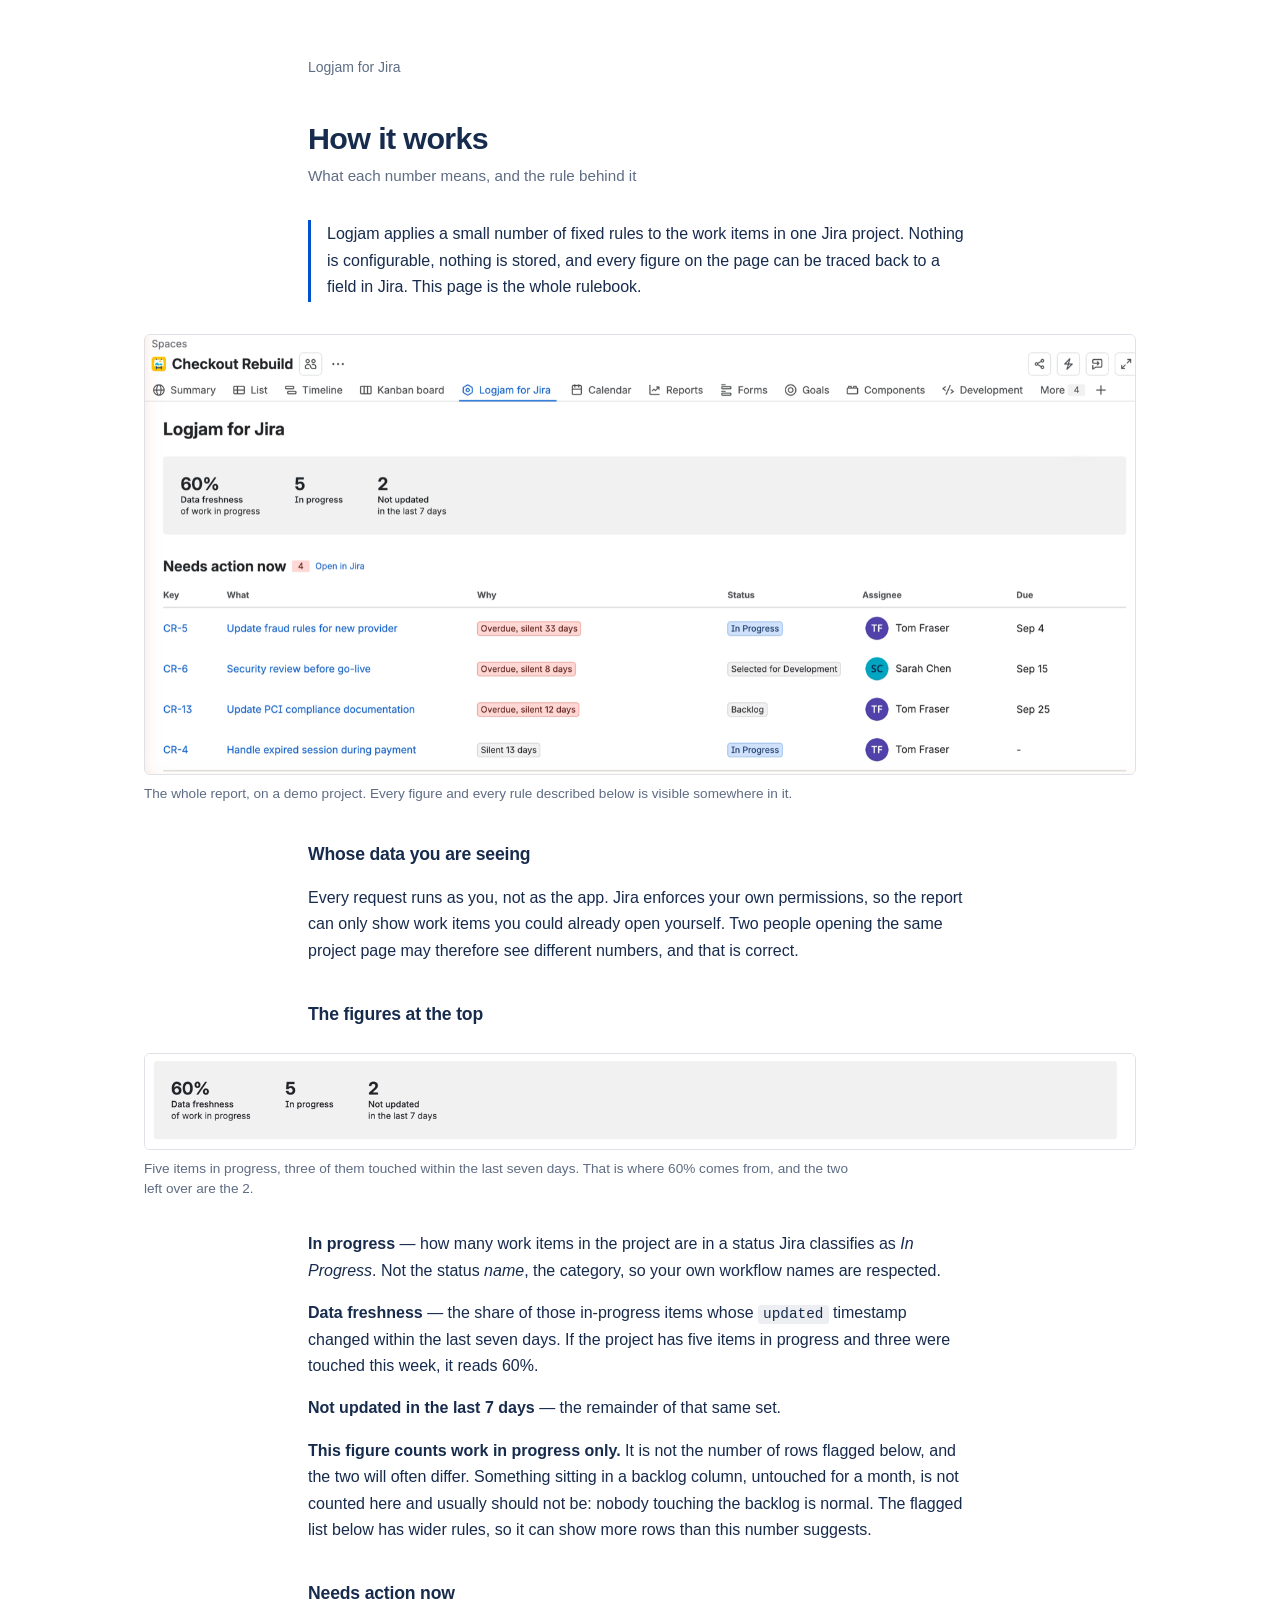
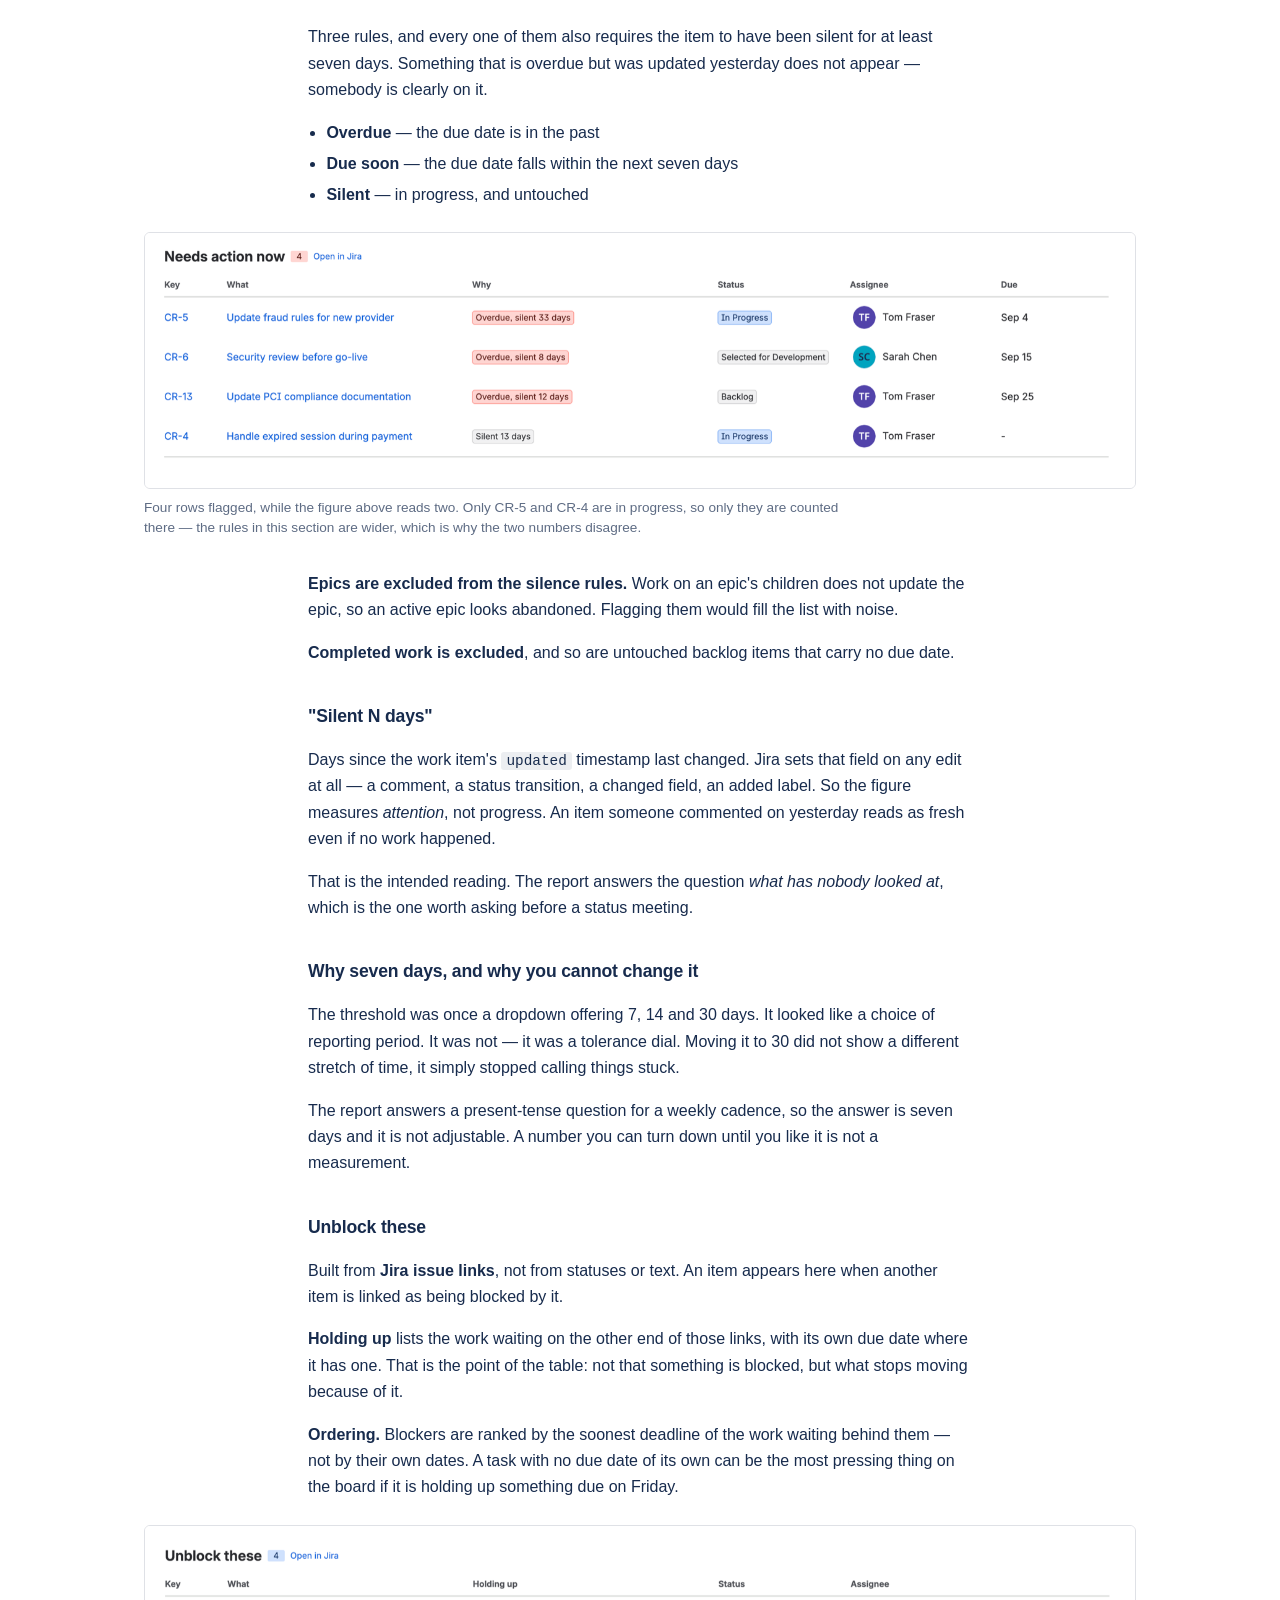
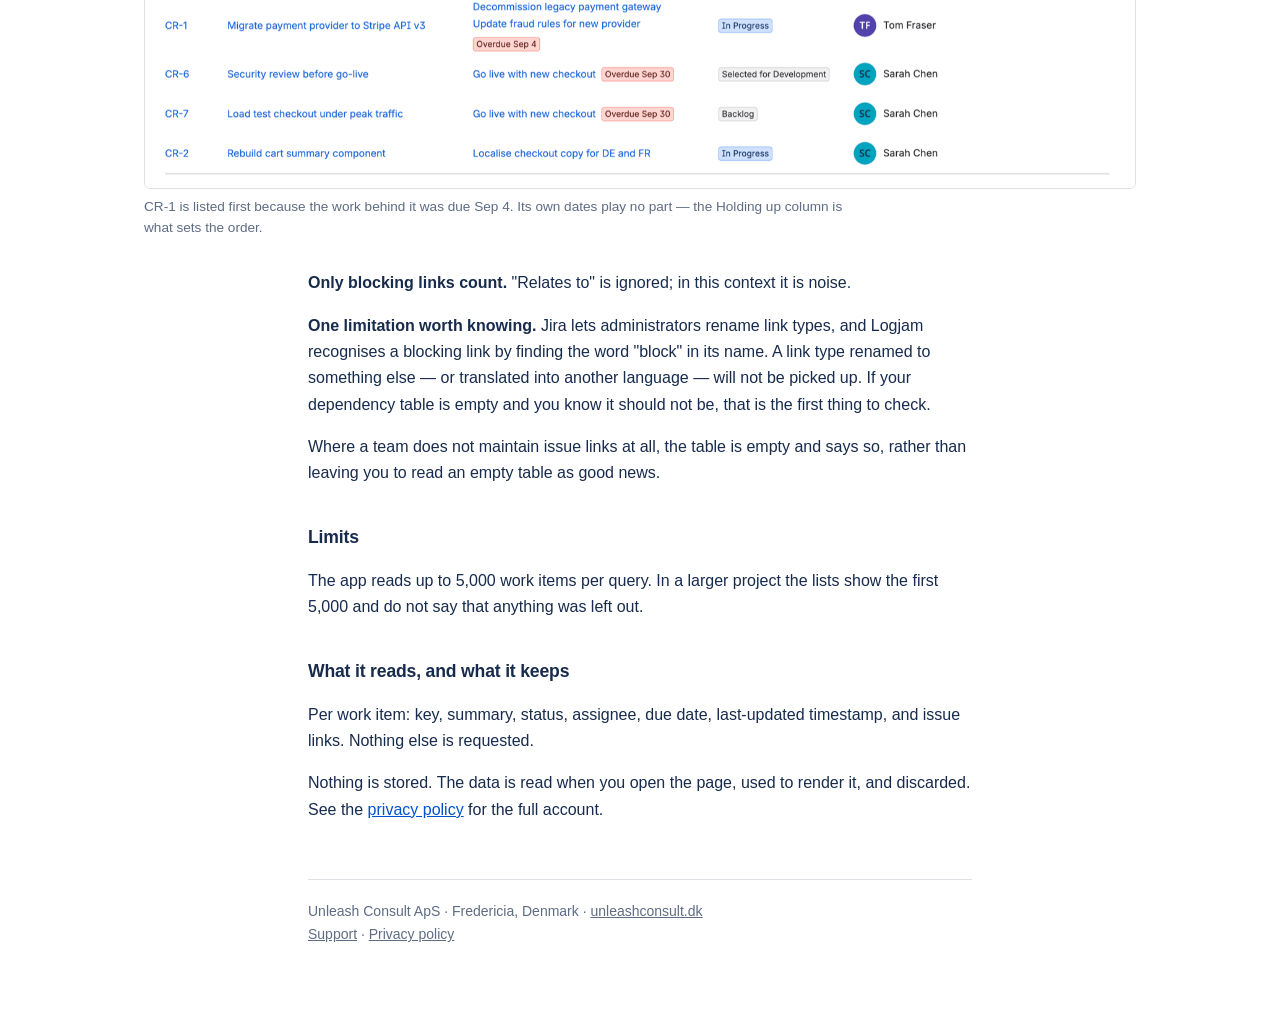
==== how-it-works/index.html @ 5675d8b7 "Say what actually happens past 5,000 work items The pages said the app tells the reader when an answ" ====
<!doctype html>
<html lang="en">
<head>
<meta charset="utf-8">
<meta name="viewport" content="width=device-width, initial-scale=1">
<title>How it works — Logjam for Jira</title>
<link rel="stylesheet" href="../style.css">
</head>
<body>
<div class="wrap">
<nav class="top"><a href="../">Logjam for Jira</a></nav>

<h1>How it works</h1>
<p class="lede">What each number means, and the rule behind it</p>

<p class="summary">Logjam applies a small number of fixed rules to the work items in one Jira project. Nothing is configurable, nothing is stored, and every figure on the page can be traced back to a field in Jira. This page is the whole rulebook.</p>

<figure class="wide">
<a href="../img/report.png"><img src="../img/report.png" alt="The Logjam report on a Jira project page: a row of figures above a table headed Needs action now." loading="lazy"></a>
<figcaption>The whole report, on a demo project. Every figure and every rule described below is visible somewhere in it.</figcaption>
</figure>

<h2>Whose data you are seeing</h2>
<p>Every request runs as you, not as the app. Jira enforces your own permissions, so the report can only show work items you could already open yourself. Two people opening the same project page may therefore see different numbers, and that is correct.</p>

<h2>The figures at the top</h2>

<figure class="wide">
<a href="../img/figures.png"><img src="../img/figures.png" alt="The header band reading 60% data freshness, 5 in progress, 2 not updated in the last 7 days." loading="lazy"></a>
<figcaption>Five items in progress, three of them touched within the last seven days. That is where 60% comes from, and the two left over are the 2.</figcaption>
</figure>

<p><strong>In progress</strong> — how many work items in the project are in a status Jira classifies as <em>In Progress</em>. Not the status <em>name</em>, the category, so your own workflow names are respected.</p>

<p><strong>Data freshness</strong> — the share of those in-progress items whose <code>updated</code> timestamp changed within the last seven days. If the project has five items in progress and three were touched this week, it reads 60%.</p>

<p><strong>Not updated in the last 7 days</strong> — the remainder of that same set.</p>

<p><strong>This figure counts work in progress only.</strong> It is not the number of rows flagged below, and the two will often differ. Something sitting in a backlog column, untouched for a month, is not counted here and usually should not be: nobody touching the backlog is normal. The flagged list below has wider rules, so it can show more rows than this number suggests.</p>

<h2>Needs action now</h2>

<p>Three rules, and every one of them also requires the item to have been silent for at least seven days. Something that is overdue but was updated yesterday does not appear — somebody is clearly on it.</p>

<ul>
<li><strong>Overdue</strong> — the due date is in the past</li>
<li><strong>Due soon</strong> — the due date falls within the next seven days</li>
<li><strong>Silent</strong> — in progress, and untouched</li>
</ul>

<figure class="wide">
<a href="../img/needs-action.png"><img src="../img/needs-action.png" alt="The Needs action now table with four rows, each showing a reason such as Overdue, silent 33 days." loading="lazy"></a>
<figcaption>Four rows flagged, while the figure above reads two. Only CR-5 and CR-4 are in progress, so only they are counted there — the rules in this section are wider, which is why the two numbers disagree.</figcaption>
</figure>

<p><strong>Epics are excluded from the silence rules.</strong> Work on an epic's children does not update the epic, so an active epic looks abandoned. Flagging them would fill the list with noise.</p>

<p><strong>Completed work is excluded</strong>, and so are untouched backlog items that carry no due date.</p>

<h2>"Silent N days"</h2>

<p>Days since the work item's <code>updated</code> timestamp last changed. Jira sets that field on any edit at all — a comment, a status transition, a changed field, an added label. So the figure measures <em>attention</em>, not progress. An item someone commented on yesterday reads as fresh even if no work happened.</p>

<p>That is the intended reading. The report answers the question <em>what has nobody looked at</em>, which is the one worth asking before a status meeting.</p>

<h2>Why seven days, and why you cannot change it</h2>

<p>The threshold was once a dropdown offering 7, 14 and 30 days. It looked like a choice of reporting period. It was not — it was a tolerance dial. Moving it to 30 did not show a different stretch of time, it simply stopped calling things stuck.</p>

<p>The report answers a present-tense question for a weekly cadence, so the answer is seven days and it is not adjustable. A number you can turn down until you like it is not a measurement.</p>

<h2>Unblock these</h2>

<p>Built from <strong>Jira issue links</strong>, not from statuses or text. An item appears here when another item is linked as being blocked by it.</p>

<p><strong>Holding up</strong> lists the work waiting on the other end of those links, with its own due date where it has one. That is the point of the table: not that something is blocked, but what stops moving because of it.</p>

<p><strong>Ordering.</strong> Blockers are ranked by the soonest deadline of the work waiting behind them — not by their own dates. A task with no due date of its own can be the most pressing thing on the board if it is holding up something due on Friday.</p>

<figure class="wide">
<a href="../img/unblock.png"><img src="../img/unblock.png" alt="The Unblock these table: four blockers, each with the work it is holding up and that work’s due date." loading="lazy"></a>
<figcaption>CR-1 is listed first because the work behind it was due Sep 4. Its own dates play no part — the Holding up column is what sets the order.</figcaption>
</figure>

<p><strong>Only blocking links count.</strong> "Relates to" is ignored; in this context it is noise.</p>

<p><strong>One limitation worth knowing.</strong> Jira lets administrators rename link types, and Logjam recognises a blocking link by finding the word "block" in its name. A link type renamed to something else — or translated into another language — will not be picked up. If your dependency table is empty and you know it should not be, that is the first thing to check.</p>

<p>Where a team does not maintain issue links at all, the table is empty and says so, rather than leaving you to read an empty table as good news.</p>

<h2>Limits</h2>

<p>The app reads up to 5,000 work items per query. In a larger project the lists show the first 5,000 and do not say that anything was left out.</p>

<h2>What it reads, and what it keeps</h2>

<p>Per work item: key, summary, status, assignee, due date, last-updated timestamp, and issue links. Nothing else is requested.</p>

<p>Nothing is stored. The data is read when you open the page, used to render it, and discarded. See the <a href="../privacy/">privacy policy</a> for the full account.</p>

<footer>
Unleash Consult ApS · Fredericia, Denmark · <a href="https://unleashconsult.dk">unleashconsult.dk</a><br>
<a href="../support/">Support</a> · <a href="../privacy/">Privacy policy</a>
</footer>
</div>
</body>
</html>
---- style.css ----
:root {
  --ink: #172b4d;
  --muted: #5e6c84;
  --rule: #dfe1e6;
  --bg: #ffffff;
  --accent: #0052cc;
}
@media (prefers-color-scheme: dark) {
  :root { --ink:#e6edf7; --muted:#9fb0c9; --rule:#2c3b52; --bg:#0f1621; --accent:#79a9ff; }
}
* { box-sizing: border-box; }
body {
  margin: 0;
  background: var(--bg);
  color: var(--ink);
  font: 16px/1.65 -apple-system, BlinkMacSystemFont, "Segoe UI", Roboto, Helvetica, Arial, sans-serif;
  -webkit-font-smoothing: antialiased;
}
.wrap { max-width: 44rem; margin: 0 auto; padding: 3.5rem 1.25rem 4rem; }
a { color: var(--accent); }
h1 { font-size: 1.9rem; line-height: 1.25; margin: 0 0 .35rem; letter-spacing: -.02em; }
h2 { font-size: 1.1rem; margin: 2.25rem 0 .5rem; letter-spacing: -.01em; }
.lede { color: var(--muted); margin: 0 0 2rem; font-size: .95rem; }
.summary { border-left: 3px solid var(--accent); padding: .1rem 0 .1rem 1rem; margin: 0 0 2rem; }
ul { padding-left: 1.15rem; }
li { margin: .3rem 0; }
code { font: .9em ui-monospace, SFMono-Regular, Menlo, monospace; background: color-mix(in srgb, var(--ink) 8%, transparent); padding: .1em .35em; border-radius: 3px; }
footer { border-top: 1px solid var(--rule); margin-top: 3.5rem; padding-top: 1.25rem; color: var(--muted); font-size: .875rem; }
footer a { color: var(--muted); }
nav.top { font-size: .875rem; margin-bottom: 2.5rem; }
nav.top a { color: var(--muted); text-decoration: none; }
nav.top a:hover { text-decoration: underline; }
figure { margin: 1.5rem 0 2rem; }
figure.wide { width: min(62rem, calc(100vw - 2.5rem)); margin-left: 50%; transform: translateX(-50%); }
figure img { display: block; width: 100%; height: auto; border: 1px solid var(--rule); border-radius: 6px; background: #fff; }
figcaption { color: var(--muted); font-size: .85rem; line-height: 1.5; margin-top: .55rem; max-width: 44rem; }
@media (max-width: 40rem) { figcaption { padding: 0 .15rem; } }
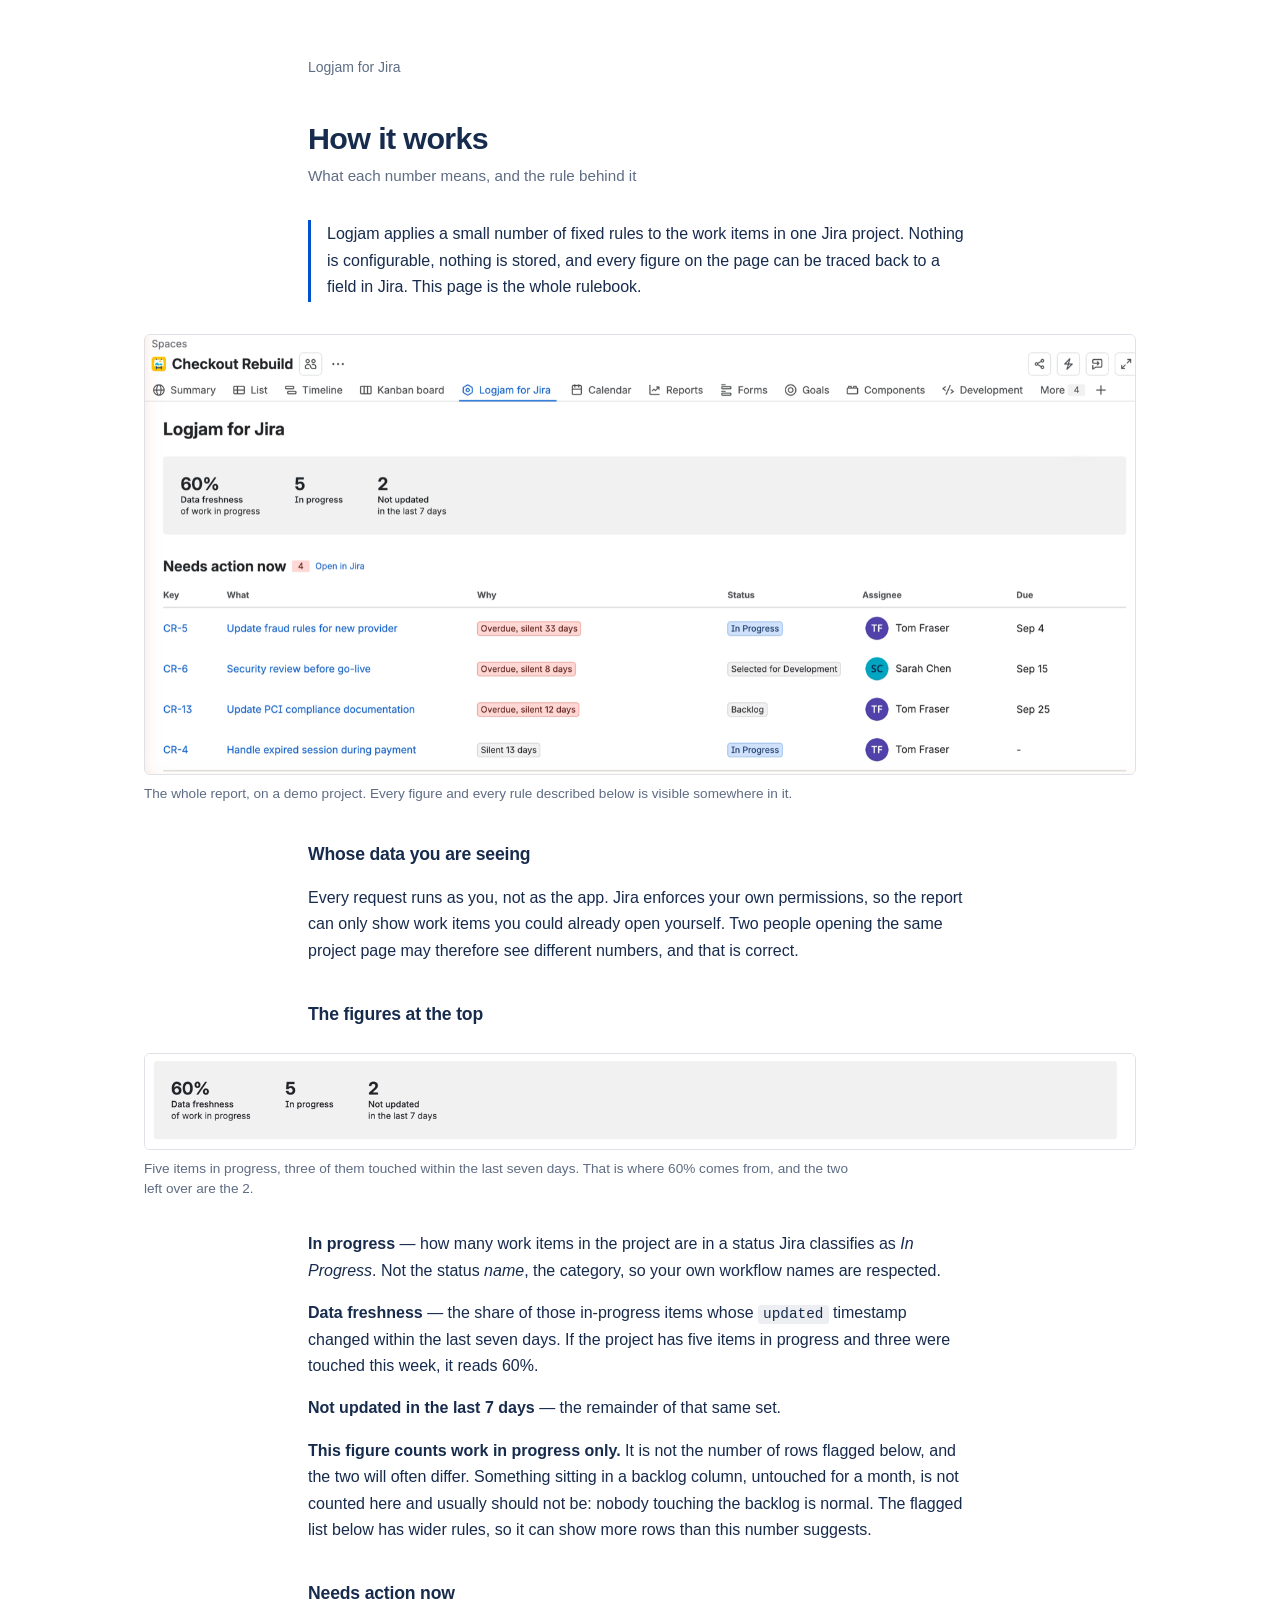
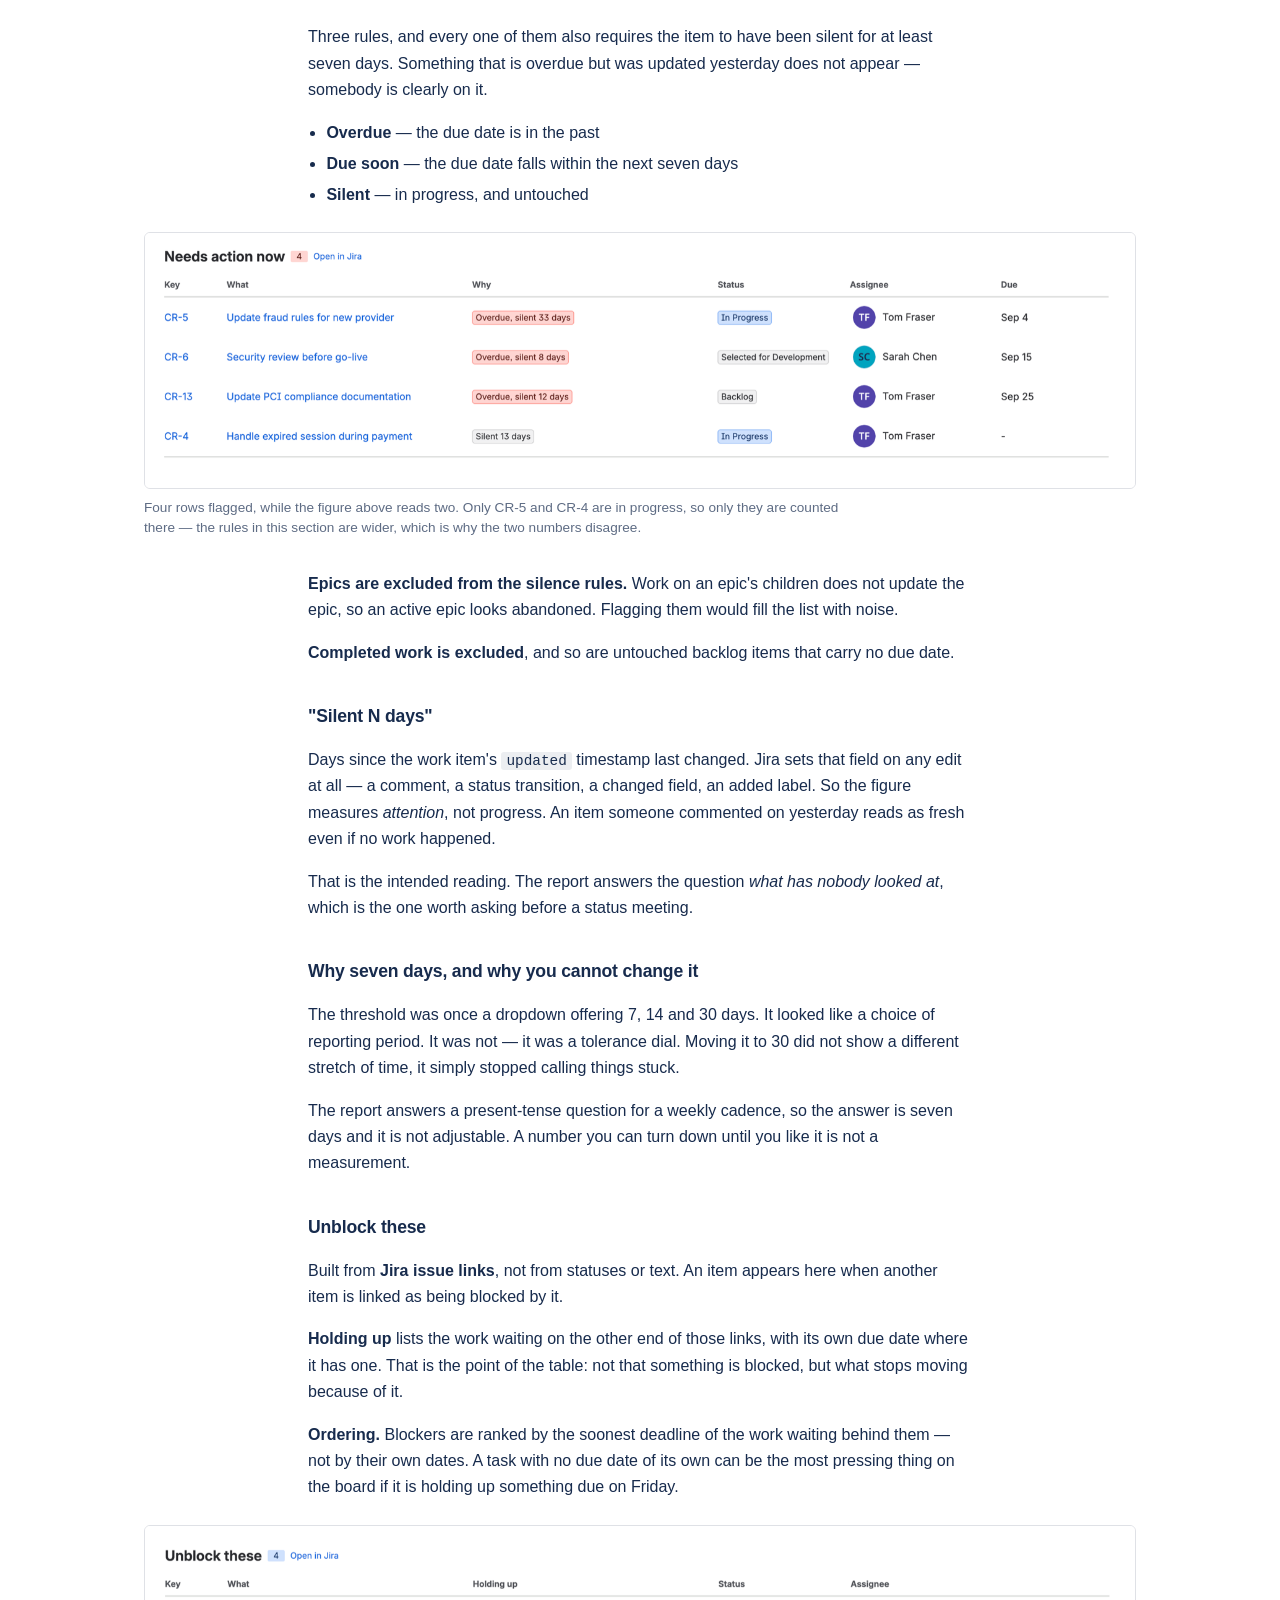
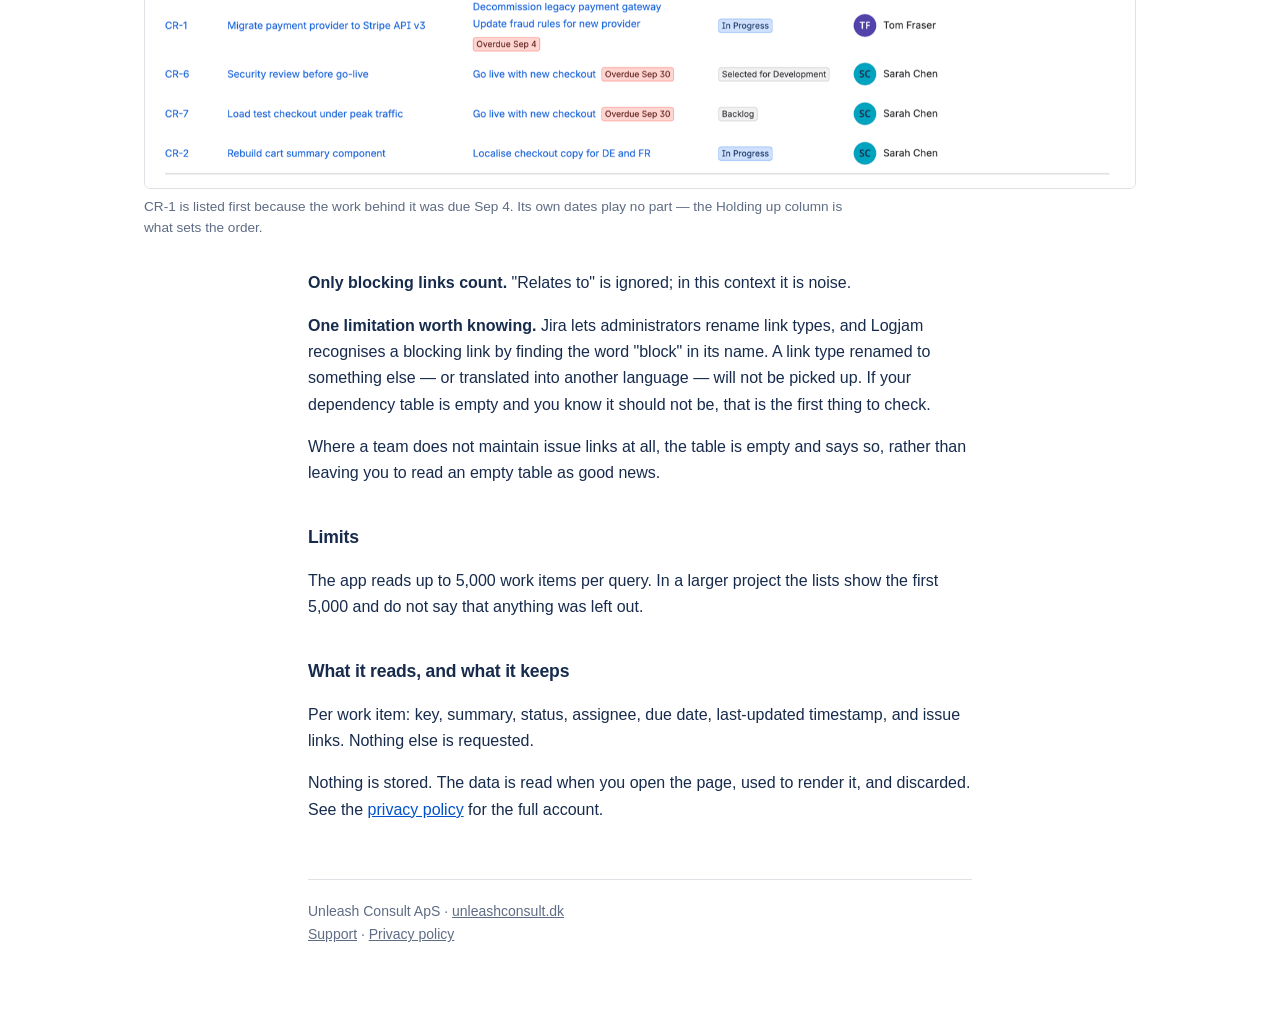
==== commit 45fc00a4: "Drop the town and country from the footer Co-Authored-By: Claude Opus 5.5 <noreply@anthropic.com>" ====
--- a/how-it-works/index.html
+++ b/how-it-works/index.html
@@ -99,7 +99,7 @@
 <p>Nothing is stored. The data is read when you open the page, used to render it, and discarded. See the <a href="../privacy/">privacy policy</a> for the full account.</p>
 
 <footer>
-Unleash Consult ApS · Fredericia, Denmark · <a href="https://unleashconsult.dk">unleashconsult.dk</a><br>
+Unleash Consult ApS · <a href="https://unleashconsult.dk">unleashconsult.dk</a><br>
 <a href="../support/">Support</a> · <a href="../privacy/">Privacy policy</a>
 </footer>
 </div>
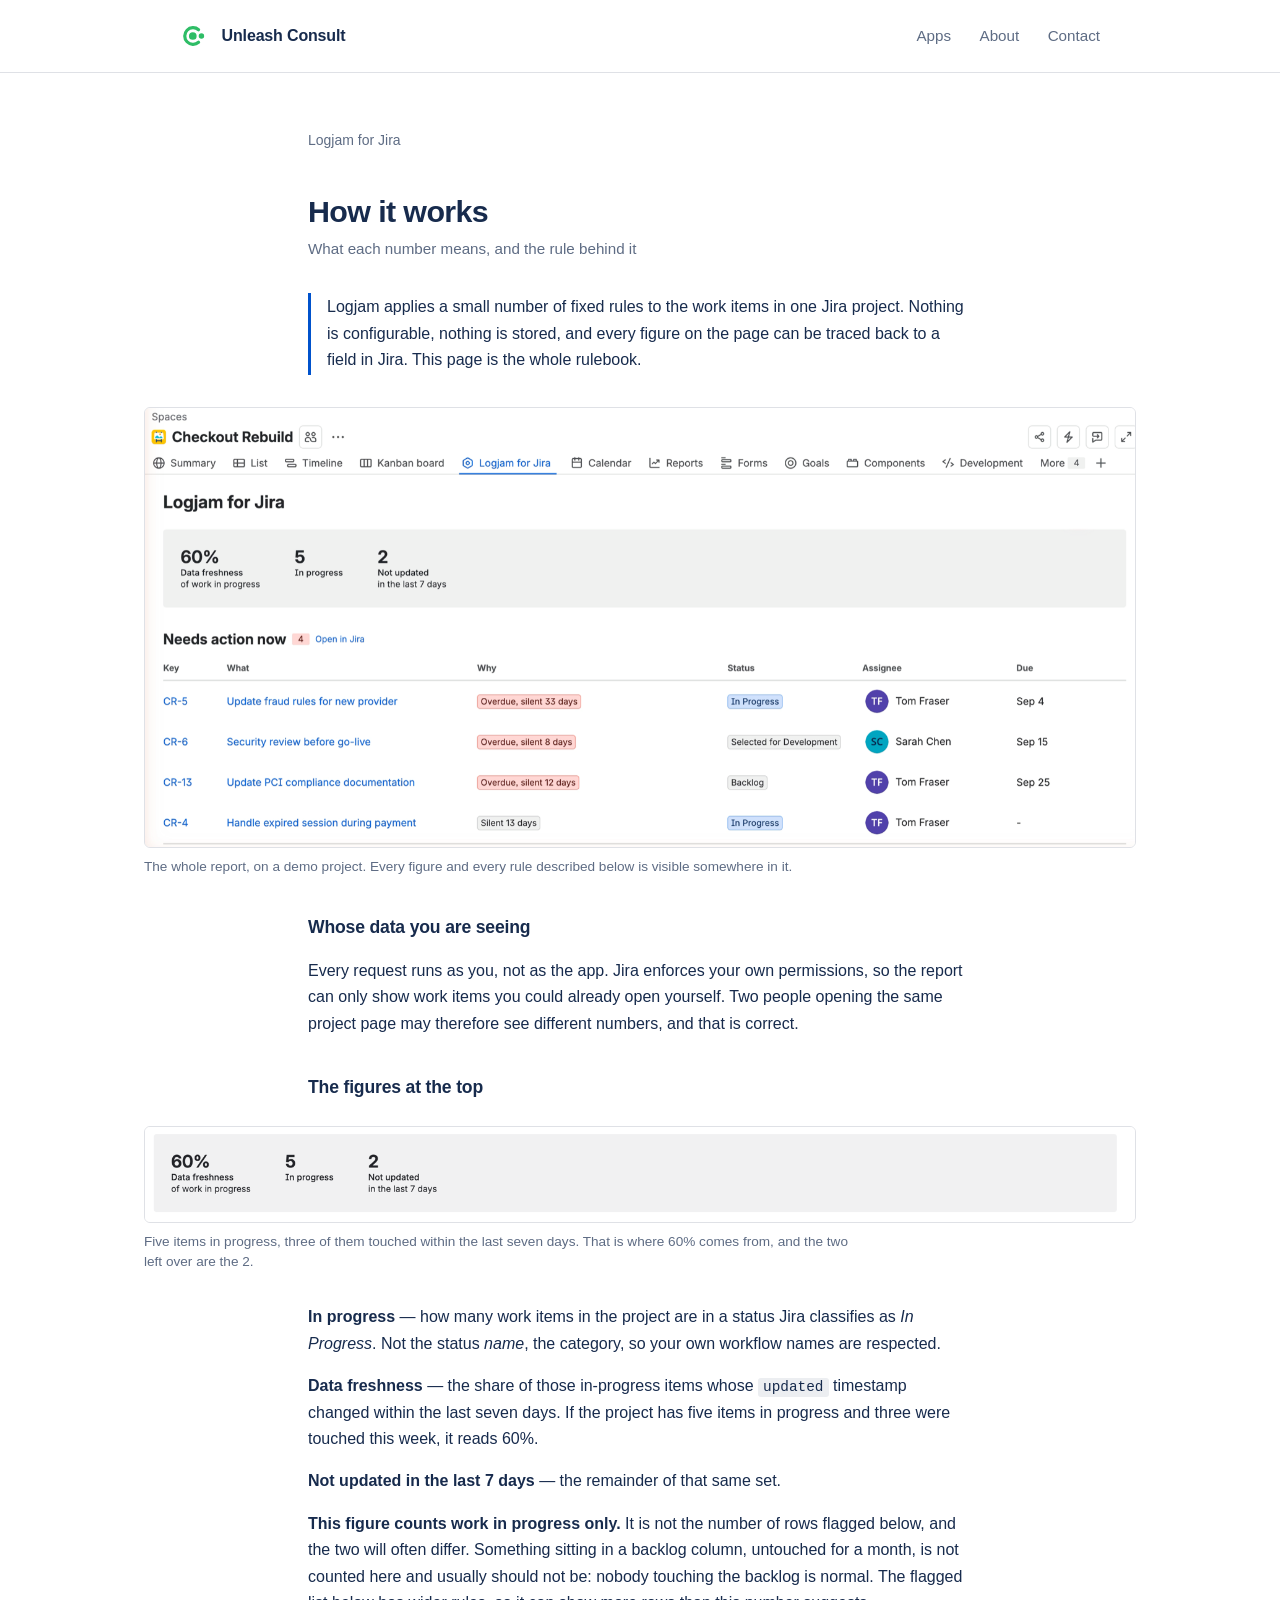
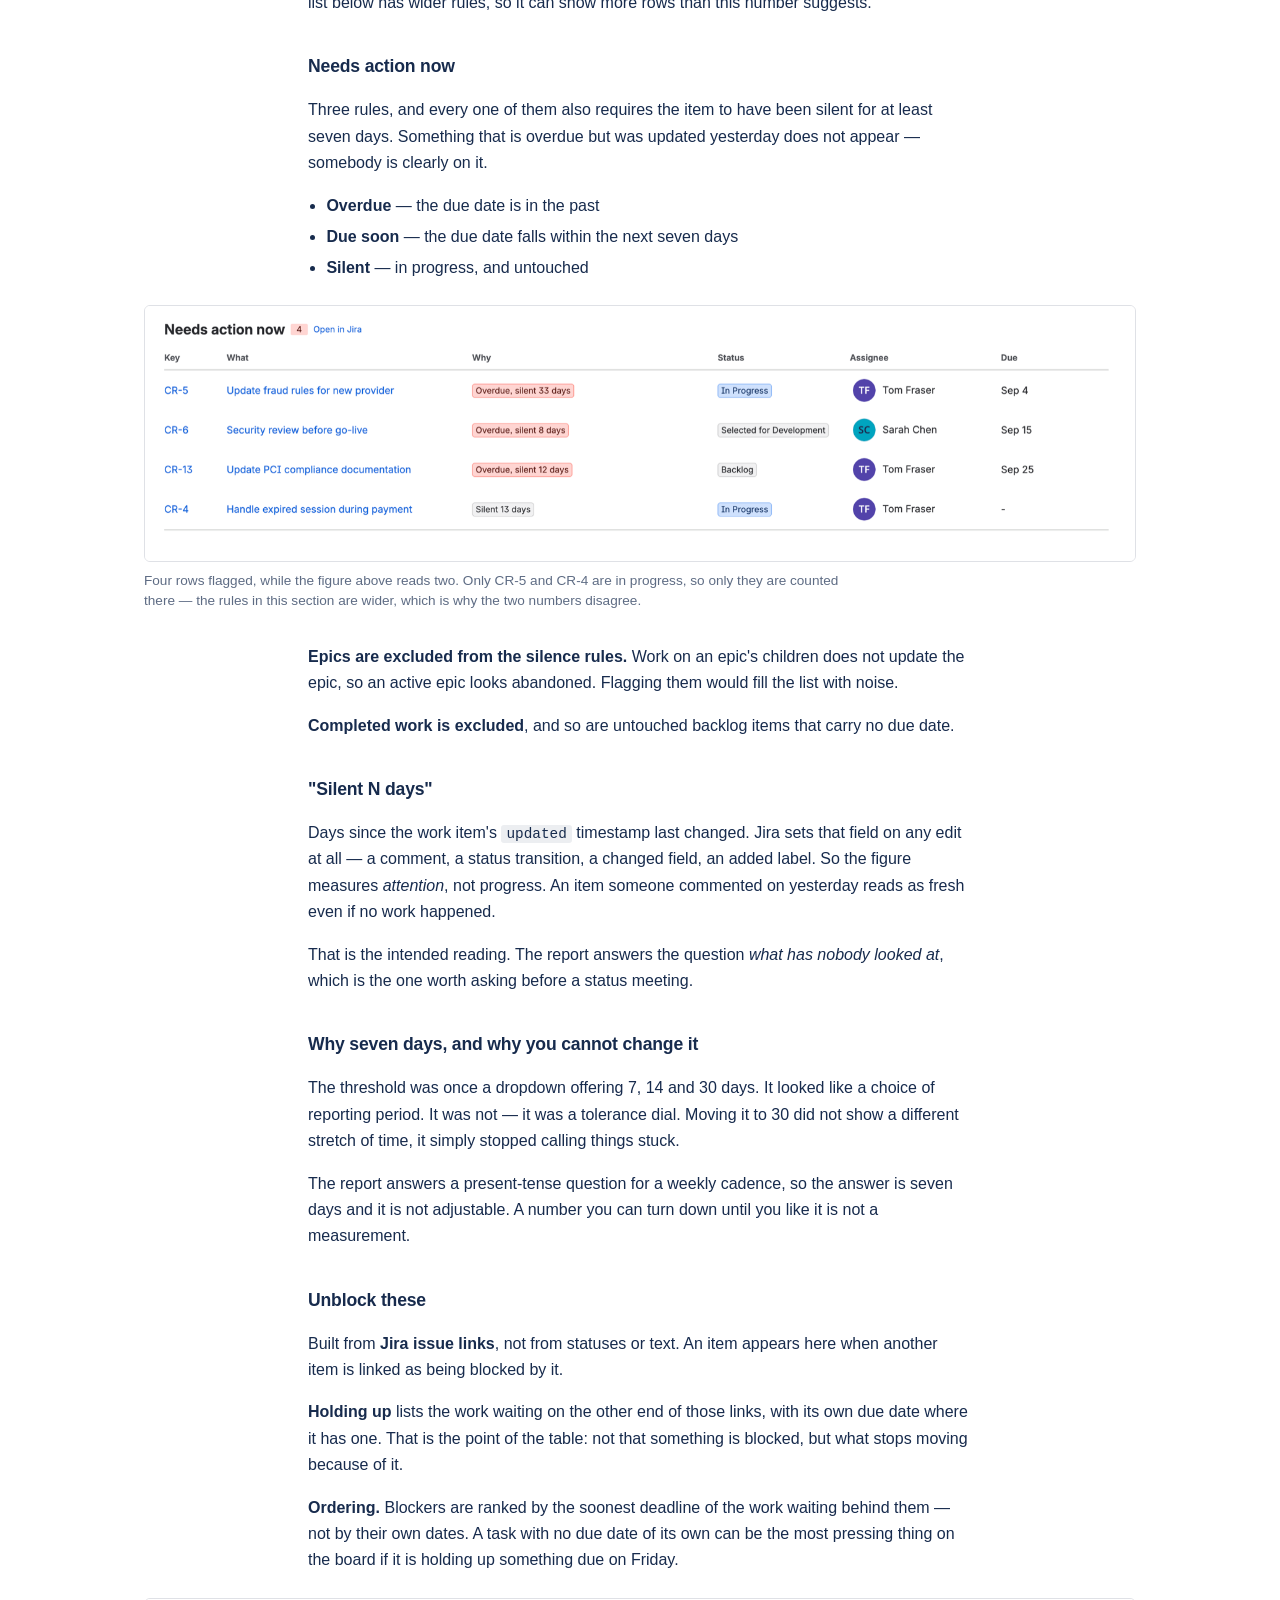
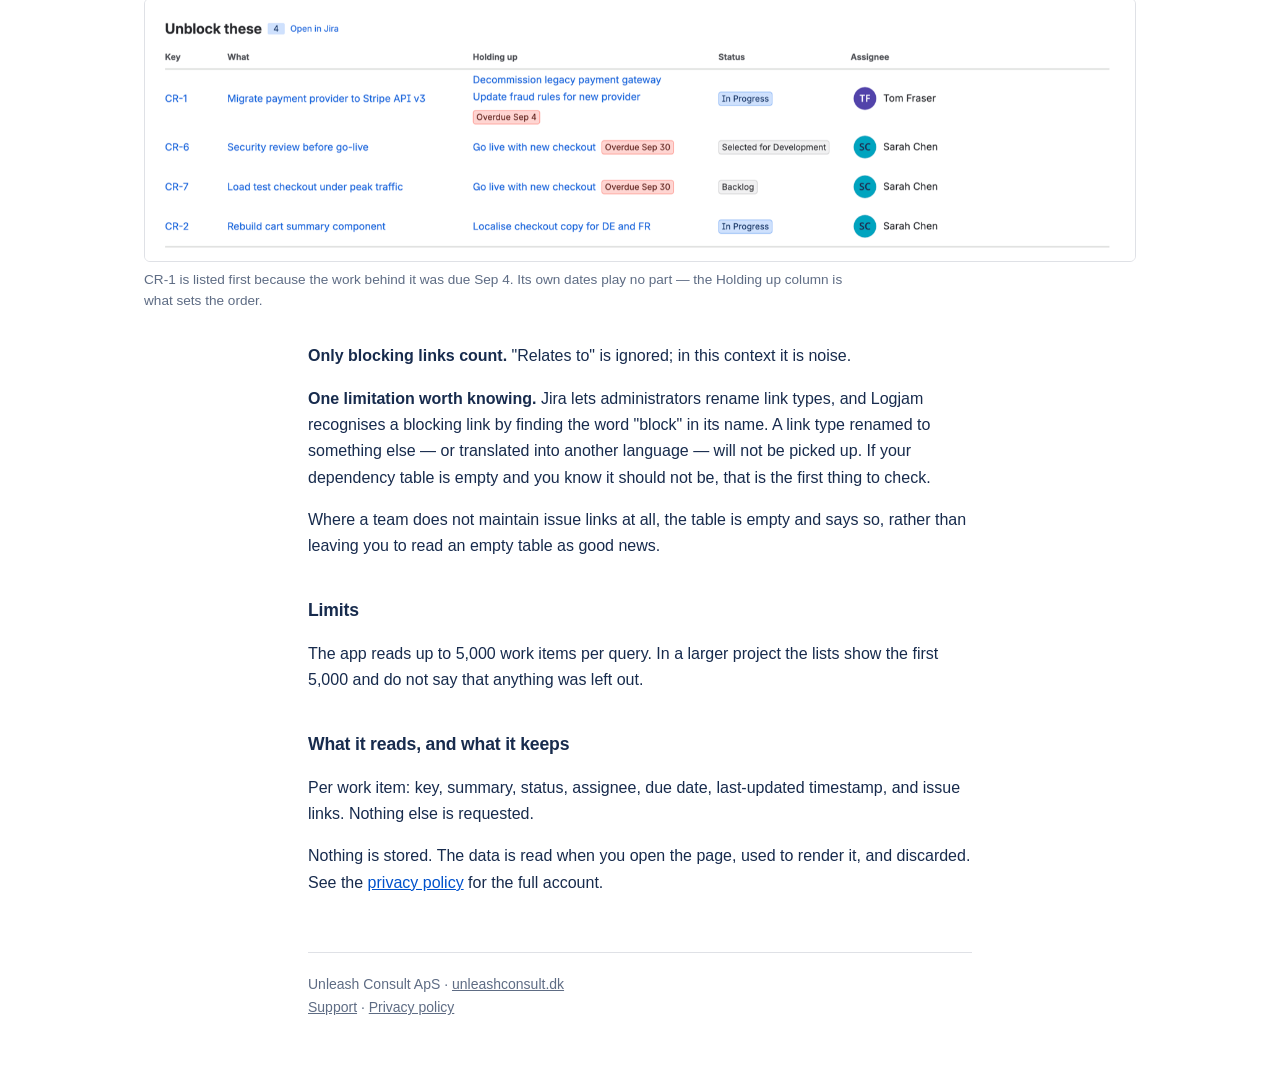
==== commit 13ed927b: "Give the Logjam pages the same top bar as unleashconsult.dk Co-Authored-By: Claude Opus 5.5 <noreply" ====
--- a/how-it-works/index.html
+++ b/how-it-works/index.html
@@ -7,6 +7,23 @@
 <link rel="stylesheet" href="../style.css">
 </head>
 <body>
+<header class="site">
+  <div class="bar">
+    <a class="brand" href="https://unleashconsult.dk/">
+      <svg viewBox="0 0 100 100" aria-hidden="true">
+        <path d="M58 30.5A26 26 0 1 0 58 69.5" fill="none" stroke="#2ebd66" stroke-width="10" stroke-linecap="round"/>
+        <circle cx="40" cy="50" r="12" fill="#2ebd66"/>
+        <circle cx="67" cy="50" r="8.5" fill="#2ebd66"/>
+      </svg>
+      Unleash Consult
+    </a>
+    <nav>
+      <a href="https://unleashconsult.dk/#apps">Apps</a>
+      <a href="https://unleashconsult.dk/#about">About</a>
+      <a href="https://unleashconsult.dk/#contact">Contact</a>
+    </nav>
+  </div>
+</header>
 <div class="wrap">
 <nav class="top"><a href="../">Logjam for Jira</a></nav>
 
--- a/style.css
+++ b/style.css
@@ -35,3 +35,12 @@
 figure img { display: block; width: 100%; height: auto; border: 1px solid var(--rule); border-radius: 6px; background: #fff; }
 figcaption { color: var(--muted); font-size: .85rem; line-height: 1.5; margin-top: .55rem; max-width: 44rem; }
 @media (max-width: 40rem) { figcaption { padding: 0 .15rem; } }
+
+/* Company top bar, shared with unleashconsult.dk so the two sites read as one. */
+header.site { position: sticky; top: 0; z-index: 10; background: var(--bg); border-bottom: 1px solid var(--rule); }
+header.site .bar { max-width: 60rem; margin: 0 auto; padding: 0 1.25rem; height: 4.5rem; display: flex; align-items: center; justify-content: space-between; }
+header.site .brand { display: flex; align-items: center; gap: .6rem; color: var(--ink); text-decoration: none; font-weight: 700; letter-spacing: -.01em; }
+header.site .brand svg { width: 2rem; height: 2rem; }
+header.site nav a { color: var(--muted); text-decoration: none; margin-left: 1.5rem; font-size: .95rem; }
+header.site nav a:hover { color: var(--ink); }
+@media (max-width: 36rem) { header.site nav { display: none; } }
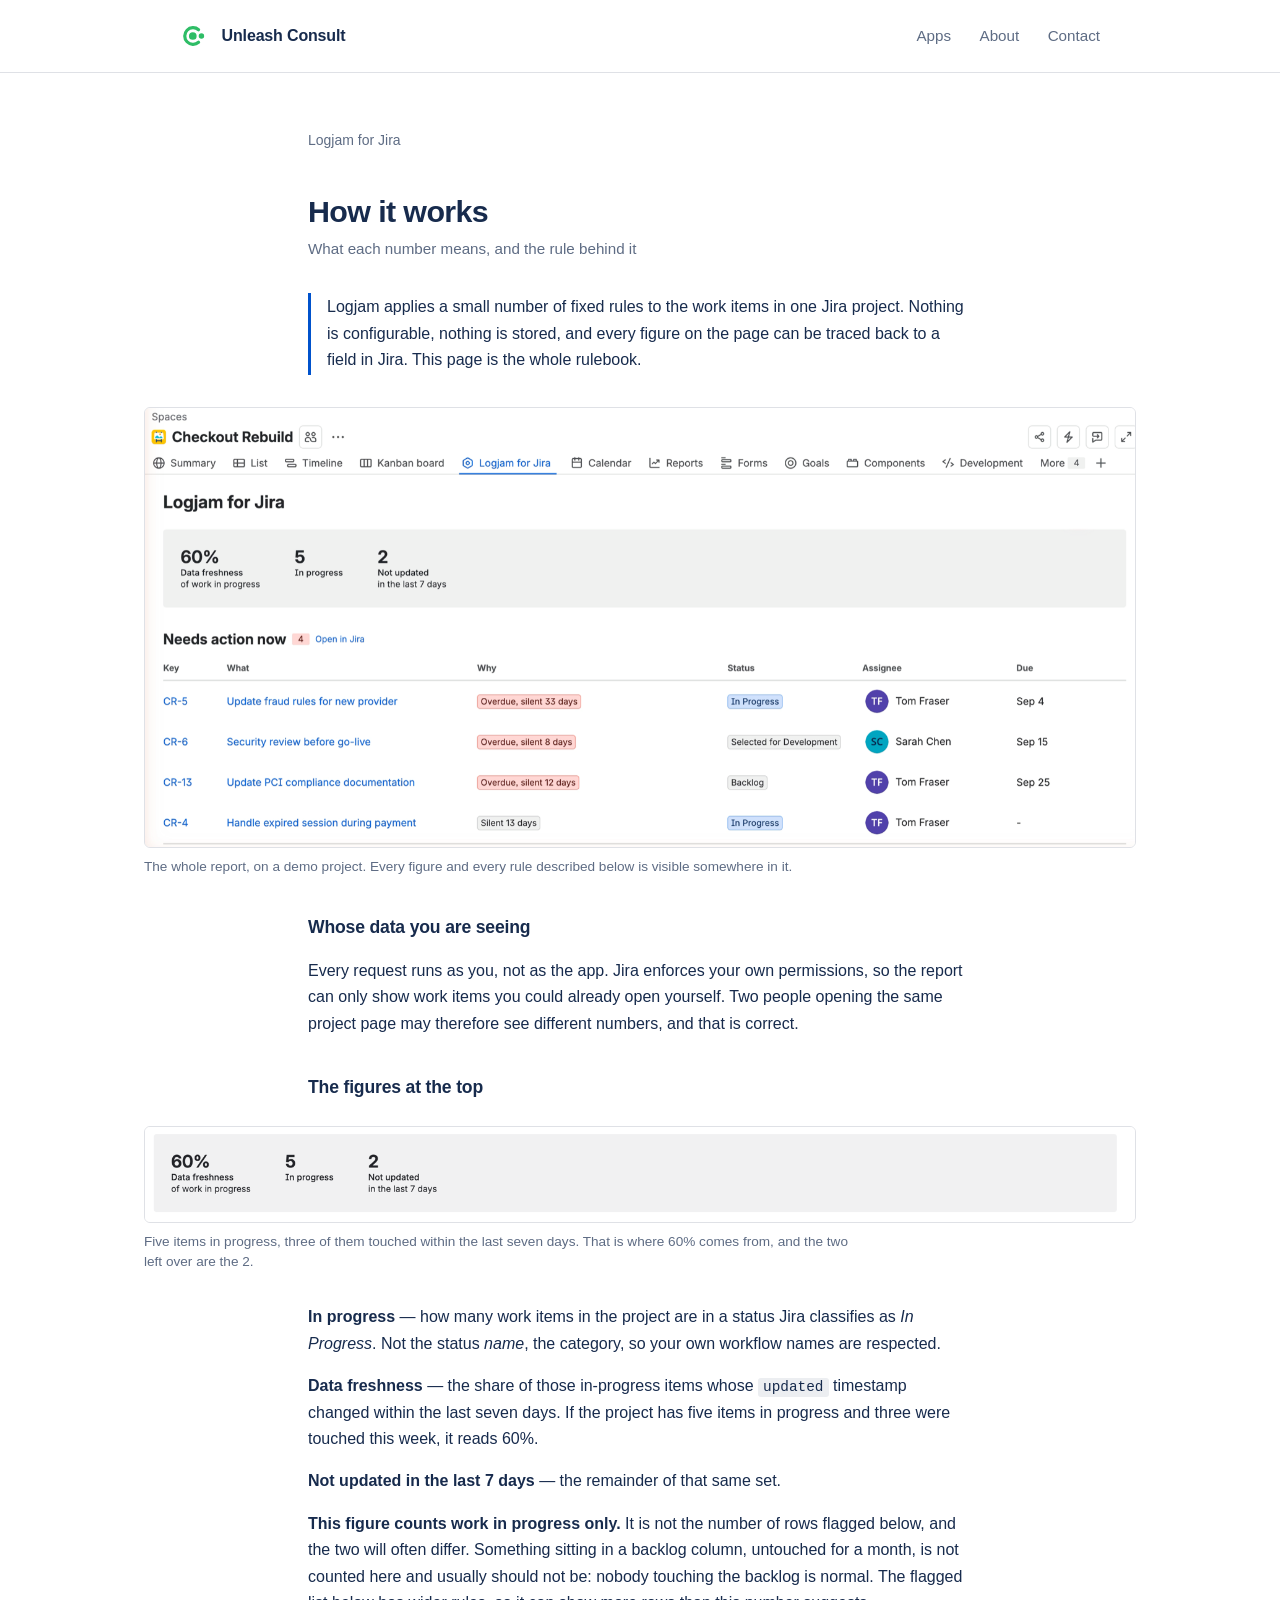
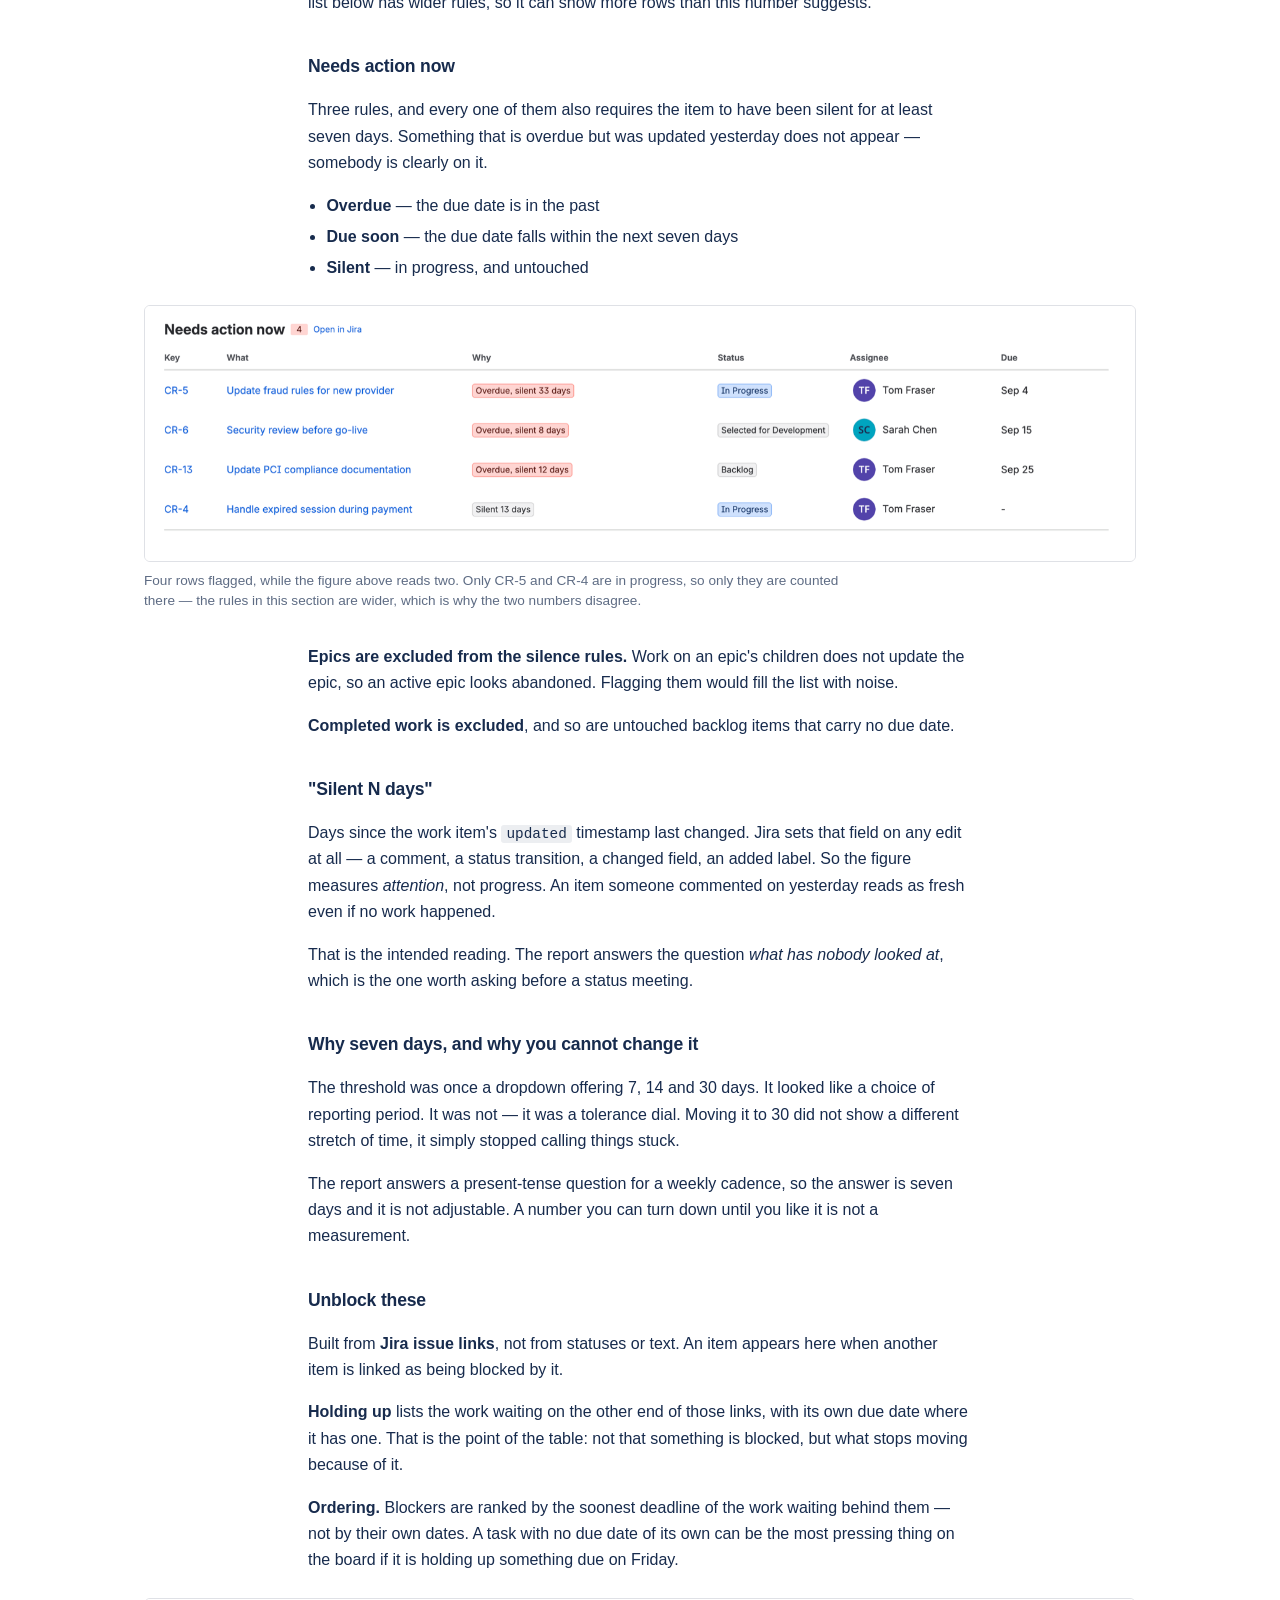
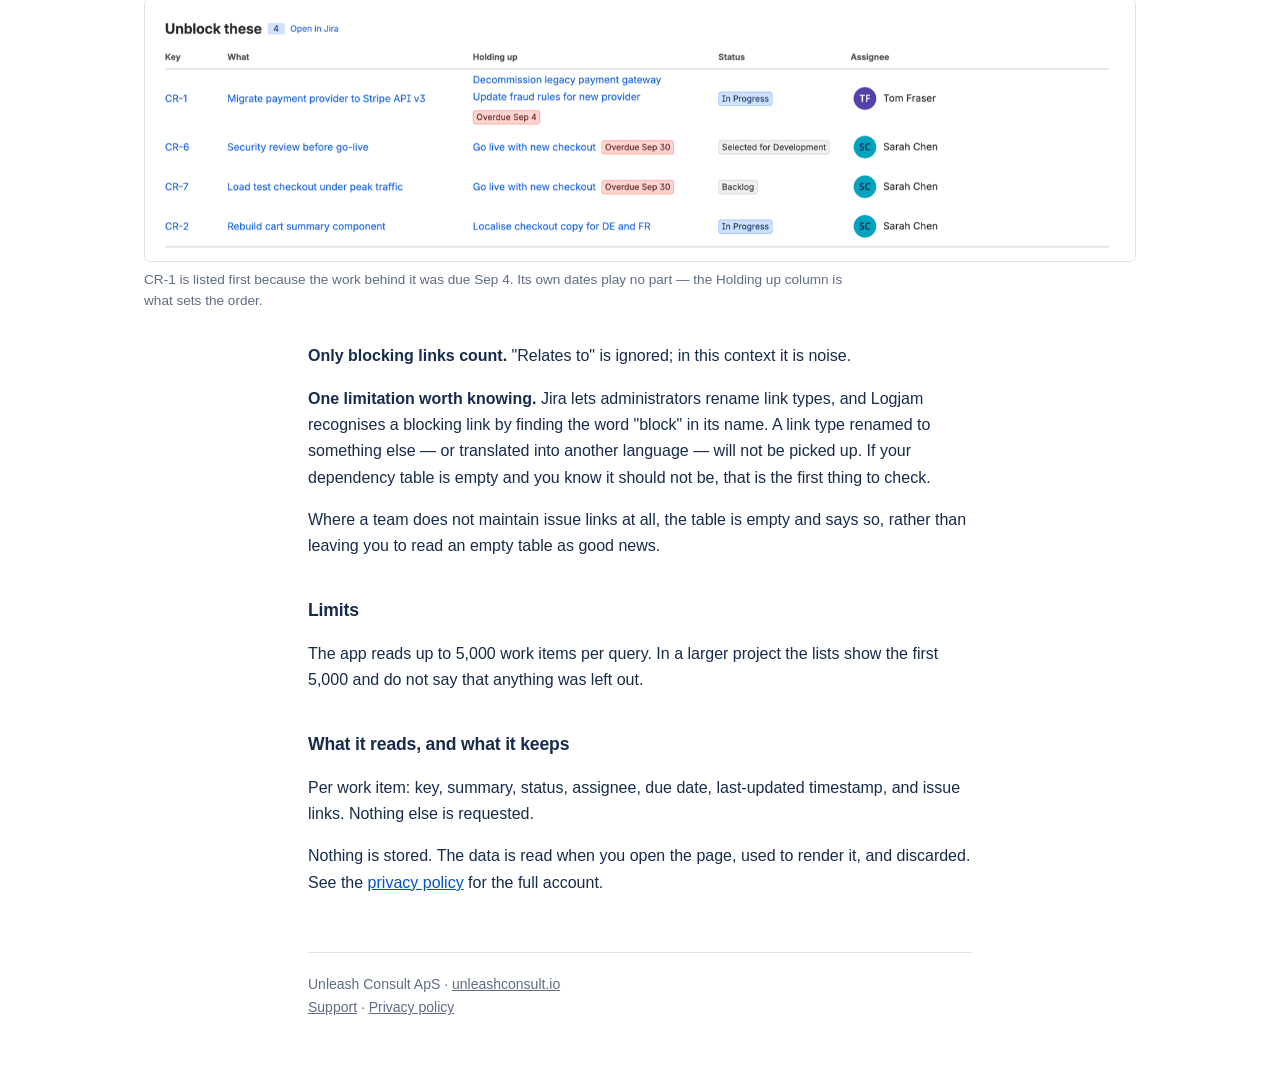
==== commit 7dccfd52: "Point the company links at unleashconsult.io Co-Authored-By: Claude Opus 5.5 <noreply@anthropic.com>" ====
--- a/how-it-works/index.html
+++ b/how-it-works/index.html
@@ -9,7 +9,7 @@
 <body>
 <header class="site">
   <div class="bar">
-    <a class="brand" href="https://unleashconsult.dk/">
+    <a class="brand" href="https://unleashconsult.io/">
       <svg viewBox="0 0 100 100" aria-hidden="true">
         <path d="M58 30.5A26 26 0 1 0 58 69.5" fill="none" stroke="#2ebd66" stroke-width="10" stroke-linecap="round"/>
         <circle cx="40" cy="50" r="12" fill="#2ebd66"/>
@@ -18,9 +18,9 @@
       Unleash Consult
     </a>
     <nav>
-      <a href="https://unleashconsult.dk/#apps">Apps</a>
-      <a href="https://unleashconsult.dk/#about">About</a>
-      <a href="https://unleashconsult.dk/#contact">Contact</a>
+      <a href="https://unleashconsult.io/#apps">Apps</a>
+      <a href="https://unleashconsult.io/#about">About</a>
+      <a href="https://unleashconsult.io/#contact">Contact</a>
     </nav>
   </div>
 </header>
@@ -116,7 +116,7 @@
 <p>Nothing is stored. The data is read when you open the page, used to render it, and discarded. See the <a href="../privacy/">privacy policy</a> for the full account.</p>
 
 <footer>
-Unleash Consult ApS · <a href="https://unleashconsult.dk">unleashconsult.dk</a><br>
+Unleash Consult ApS · <a href="https://unleashconsult.io">unleashconsult.io</a><br>
 <a href="../support/">Support</a> · <a href="../privacy/">Privacy policy</a>
 </footer>
 </div>
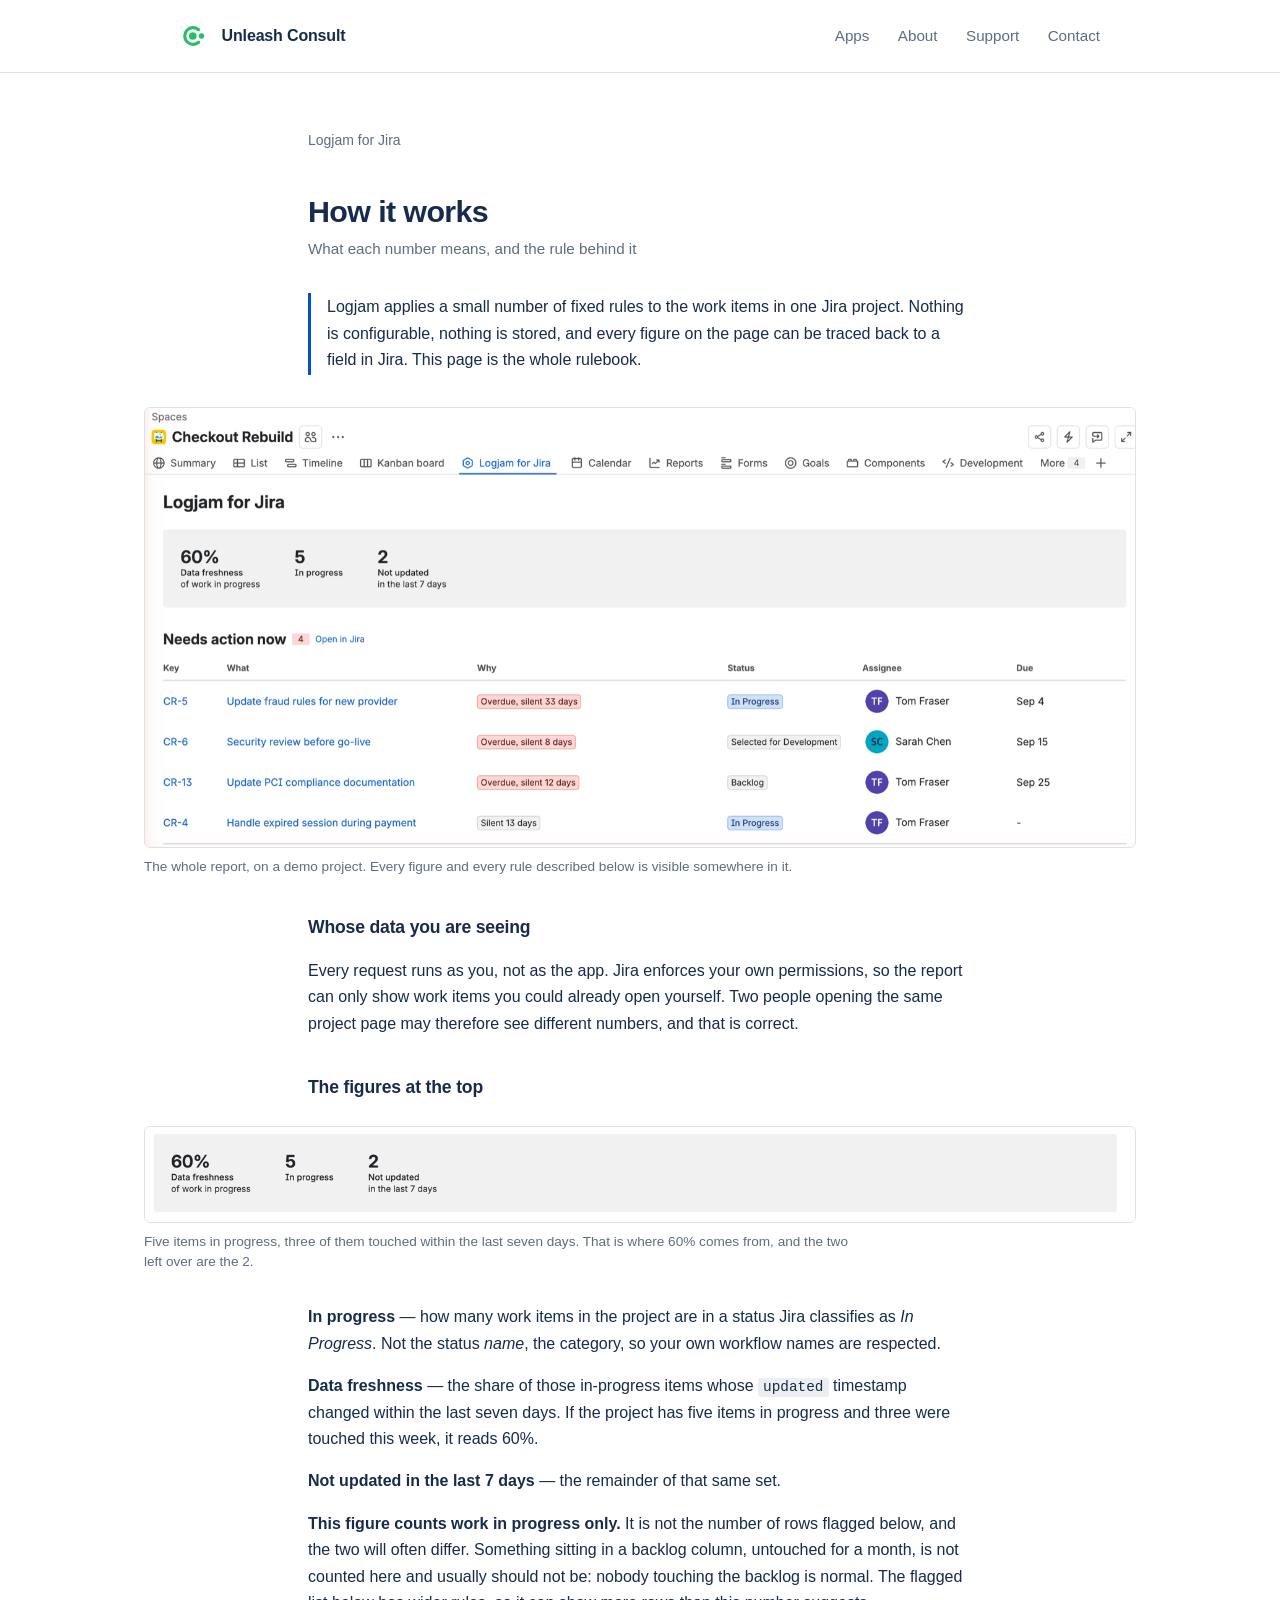
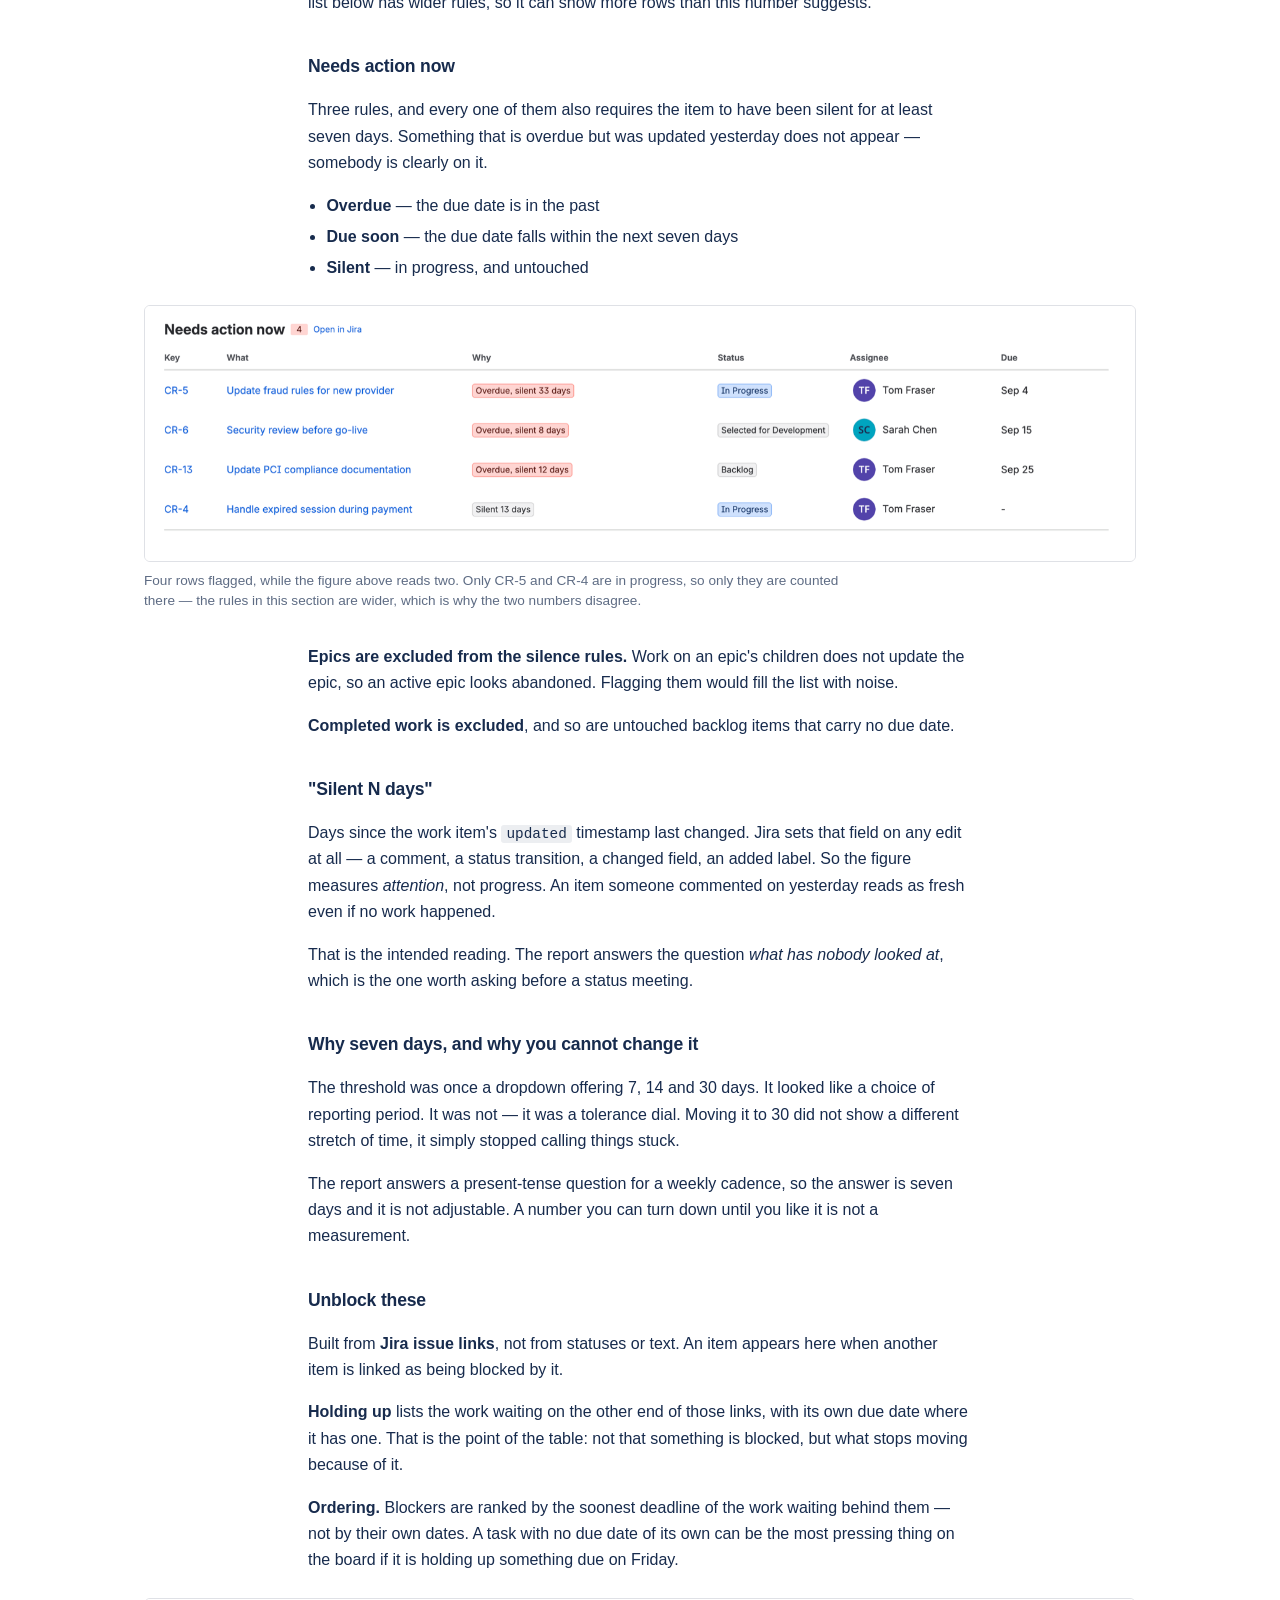
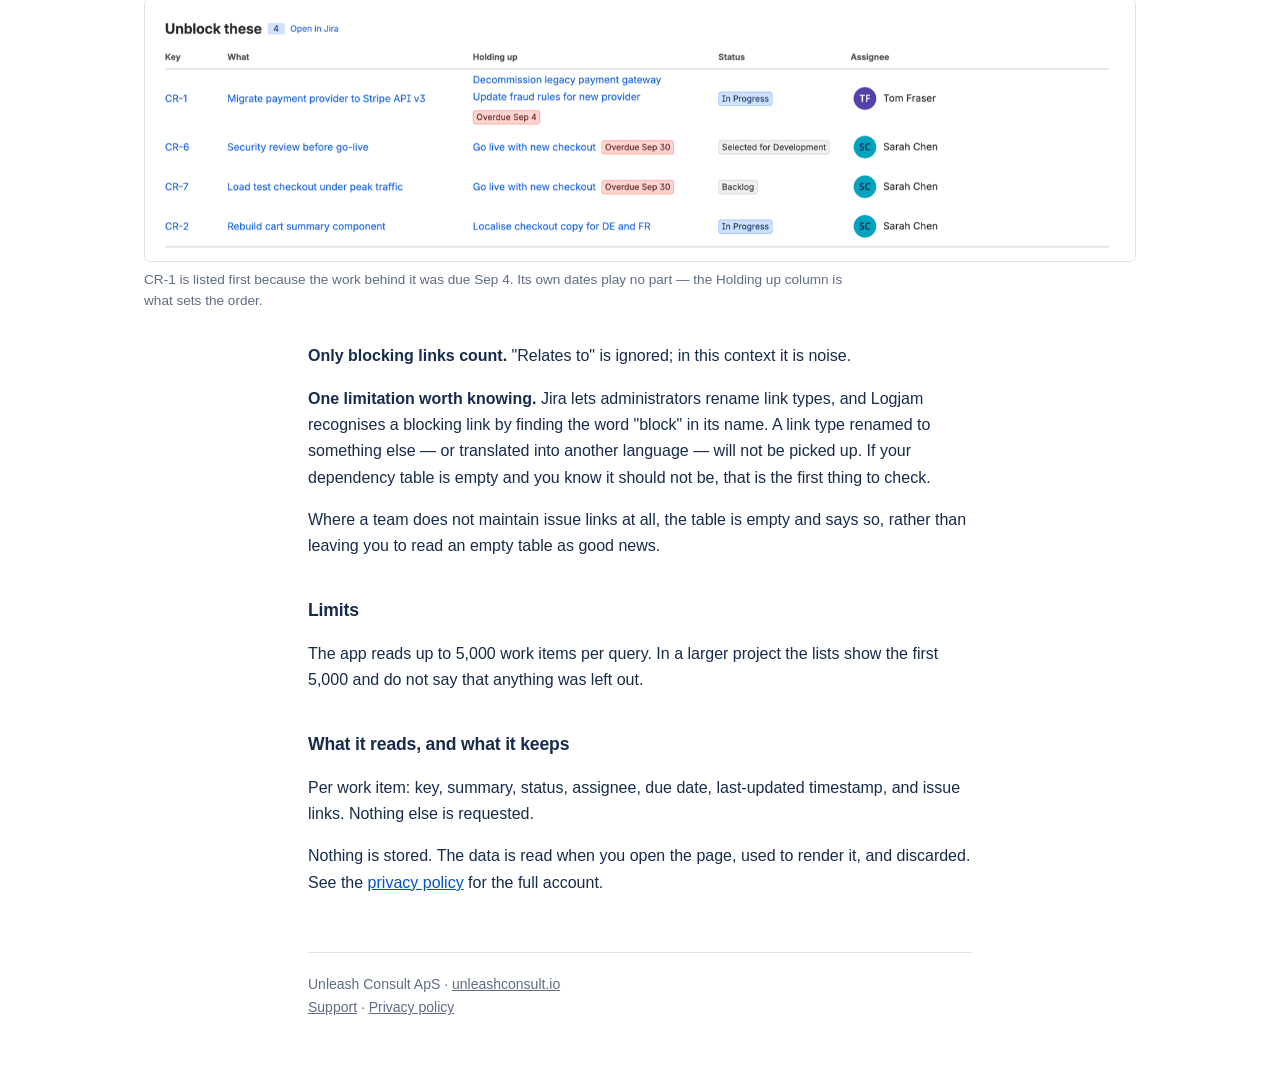
==== commit eb689948: "Add Support to the shared top bar Co-Authored-By: Claude Opus 5.5 <noreply@anthropic.com>" ====
--- a/how-it-works/index.html
+++ b/how-it-works/index.html
@@ -20,6 +20,7 @@
     <nav>
       <a href="https://unleashconsult.io/#apps">Apps</a>
       <a href="https://unleashconsult.io/#about">About</a>
+      <a href="https://unleashconsult.io/logjam/support/">Support</a>
       <a href="https://unleashconsult.io/#contact">Contact</a>
     </nav>
   </div>
--- a/style.css
+++ b/style.css
@@ -36,7 +36,7 @@
 figcaption { color: var(--muted); font-size: .85rem; line-height: 1.5; margin-top: .55rem; max-width: 44rem; }
 @media (max-width: 40rem) { figcaption { padding: 0 .15rem; } }
 
-/* Company top bar, shared with unleashconsult.dk so the two sites read as one. */
+/* Company top bar, shared with unleashconsult.io so the two sites read as one. */
 header.site { position: sticky; top: 0; z-index: 10; background: var(--bg); border-bottom: 1px solid var(--rule); }
 header.site .bar { max-width: 60rem; margin: 0 auto; padding: 0 1.25rem; height: 4.5rem; display: flex; align-items: center; justify-content: space-between; }
 header.site .brand { display: flex; align-items: center; gap: .6rem; color: var(--ink); text-decoration: none; font-weight: 700; letter-spacing: -.01em; }
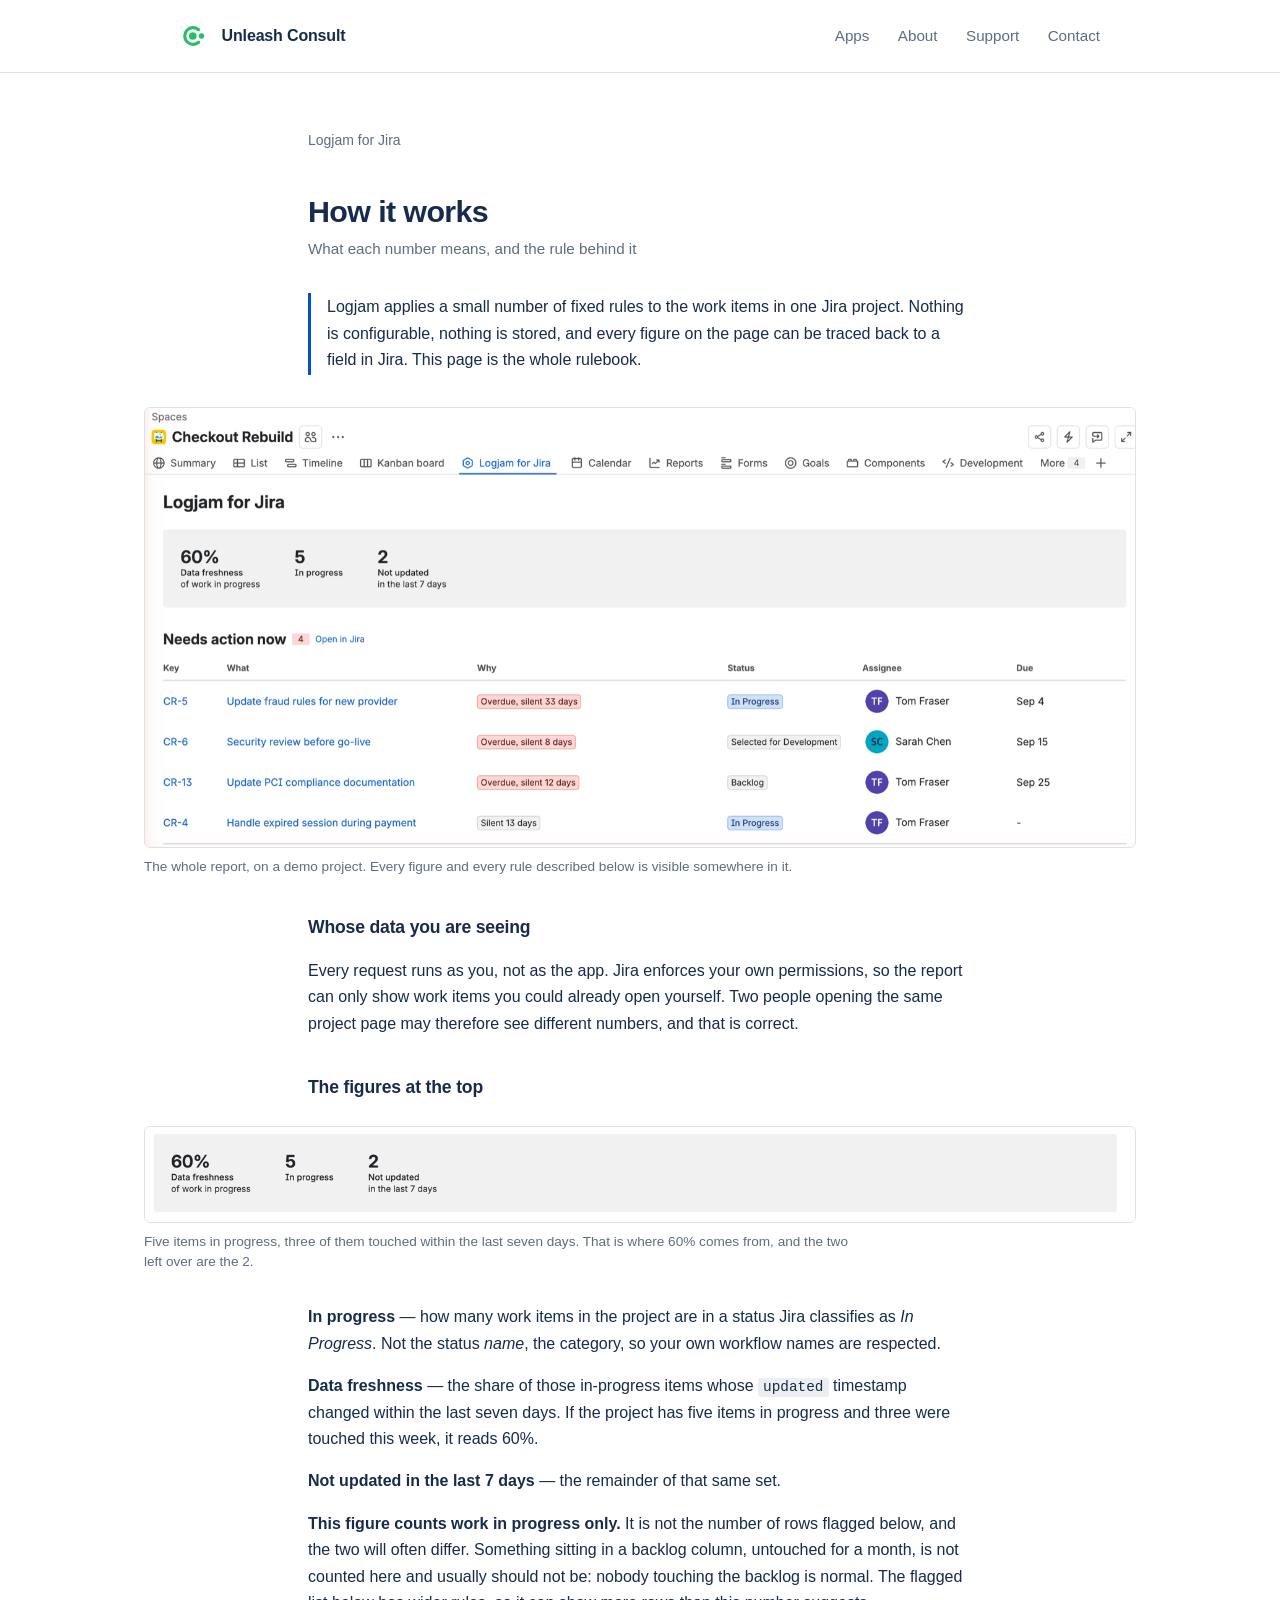
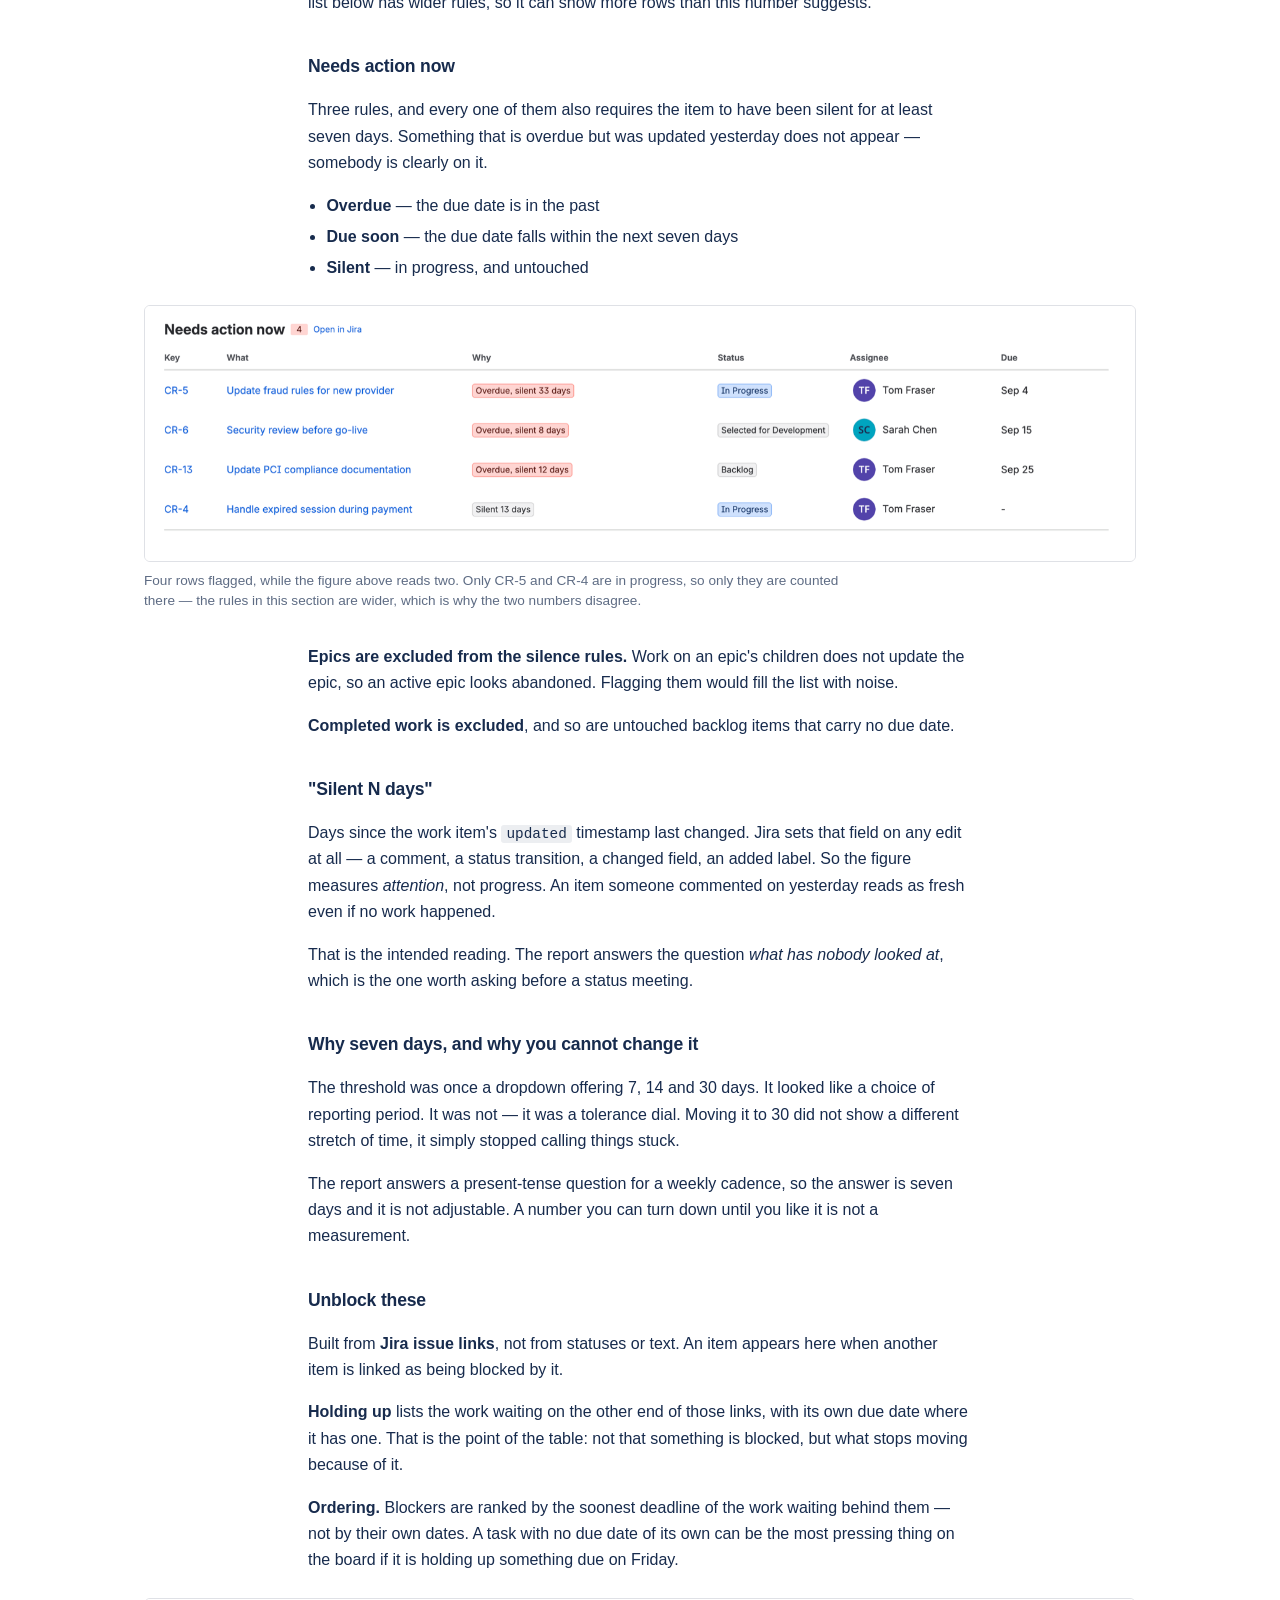
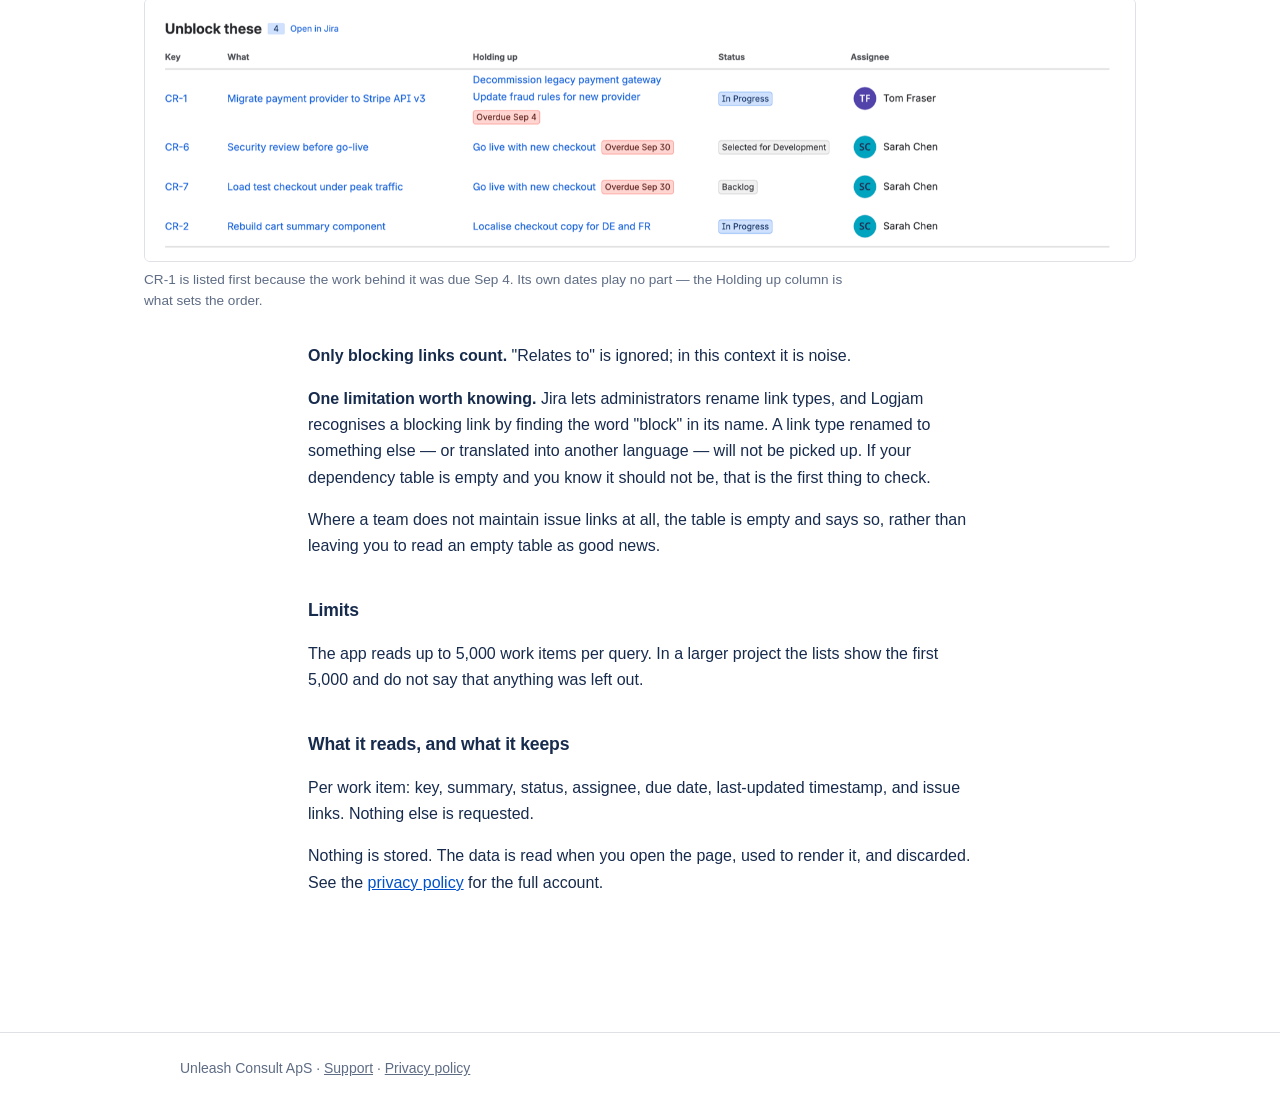
==== commit 55000bec: "Use one footer on every page: Unleash Consult ApS · Support · Privacy policy Co-Authored-By: Claude " ====
--- a/how-it-works/index.html
+++ b/how-it-works/index.html
@@ -116,10 +116,7 @@
 
 <p>Nothing is stored. The data is read when you open the page, used to render it, and discarded. See the <a href="../privacy/">privacy policy</a> for the full account.</p>
 
-<footer>
-Unleash Consult ApS · <a href="https://unleashconsult.io">unleashconsult.io</a><br>
-<a href="../support/">Support</a> · <a href="../privacy/">Privacy policy</a>
-</footer>
 </div>
+<footer class="site"><div class="bar">Unleash Consult ApS · <a href="https://unleashconsult.io/logjam/support/">Support</a> · <a href="https://unleashconsult.io/logjam/privacy/">Privacy policy</a></div></footer>
 </body>
 </html>
--- a/style.css
+++ b/style.css
@@ -44,3 +44,7 @@
 header.site nav a { color: var(--muted); text-decoration: none; margin-left: 1.5rem; font-size: .95rem; }
 header.site nav a:hover { color: var(--ink); }
 @media (max-width: 36rem) { header.site nav { display: none; } }
+/* Company footer, shared with unleashconsult.io: same width as the top bar. */
+footer.site { border-top: 1px solid var(--rule); margin-top: 3.5rem; padding: 1.5rem 0 2.5rem; color: var(--muted); font-size: .875rem; }
+footer.site .bar { max-width: 60rem; margin: 0 auto; padding: 0 1.25rem; }
+footer.site a { color: var(--muted); }
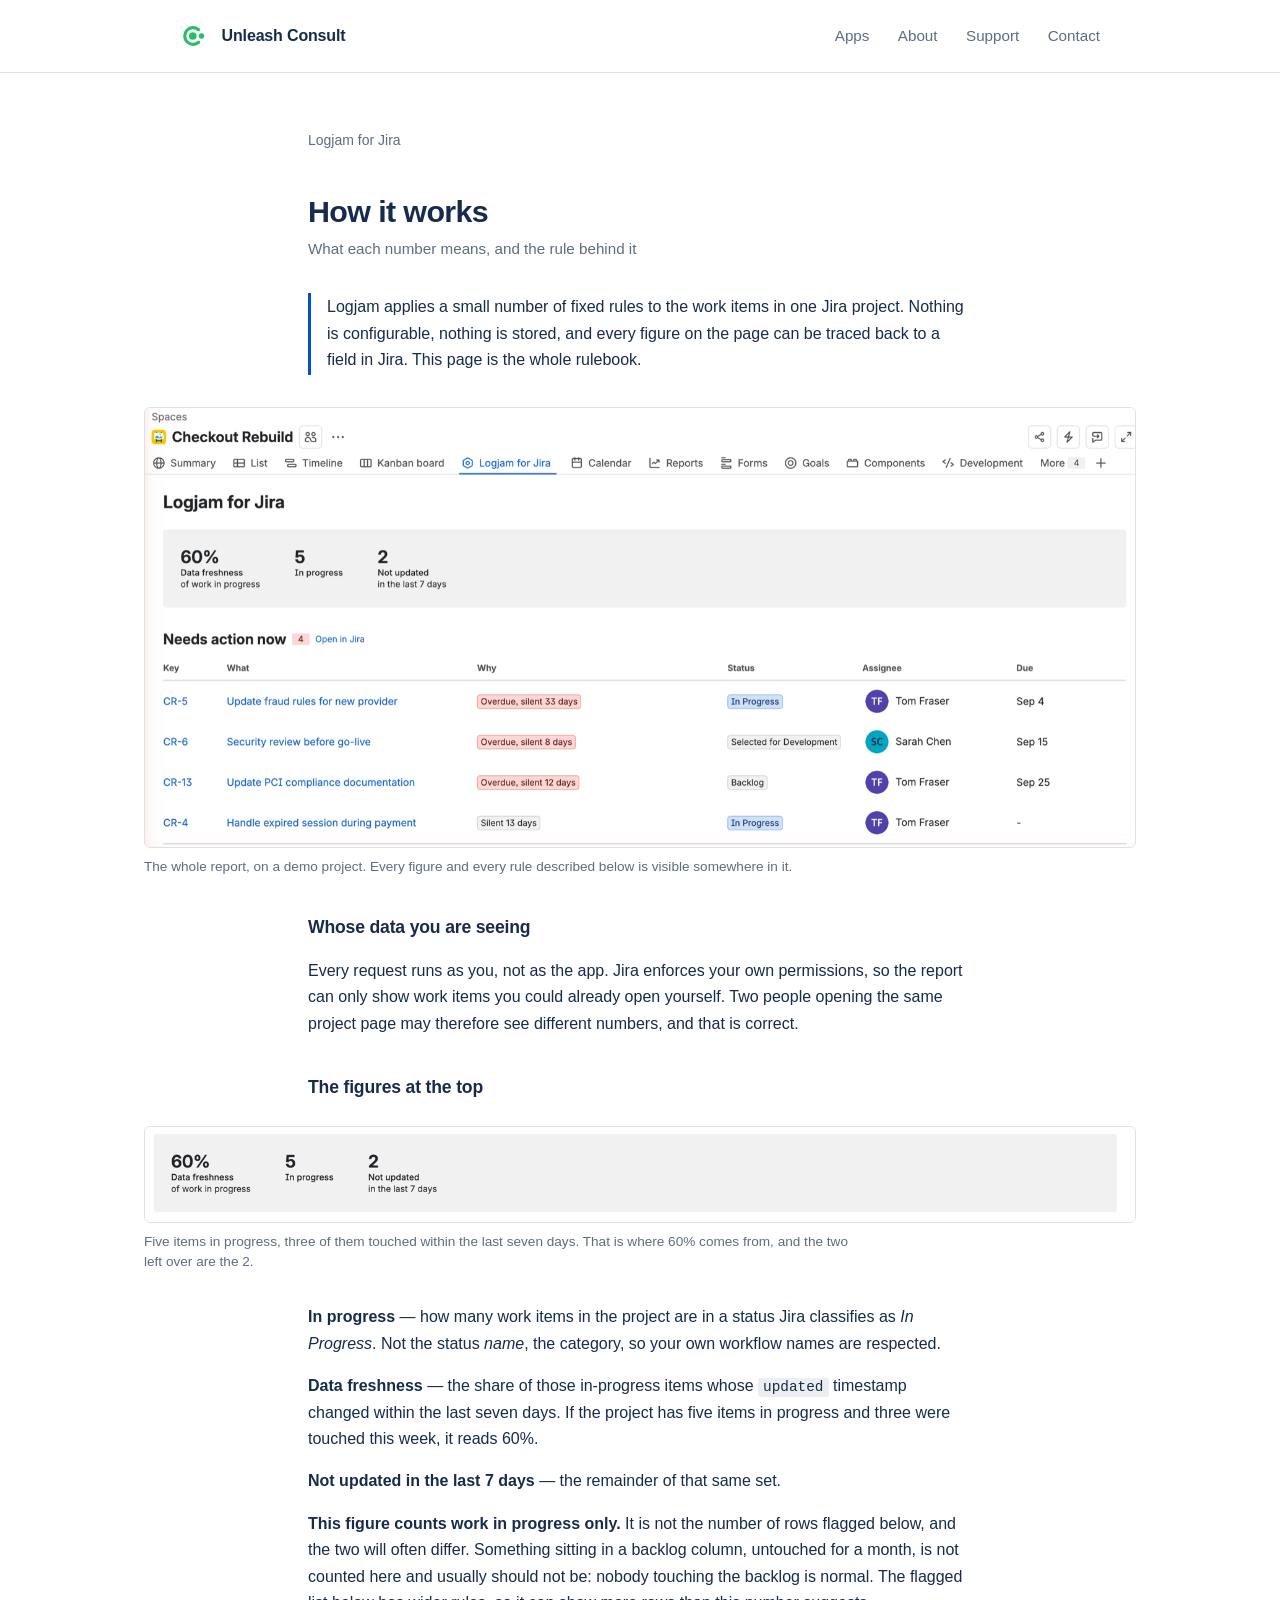
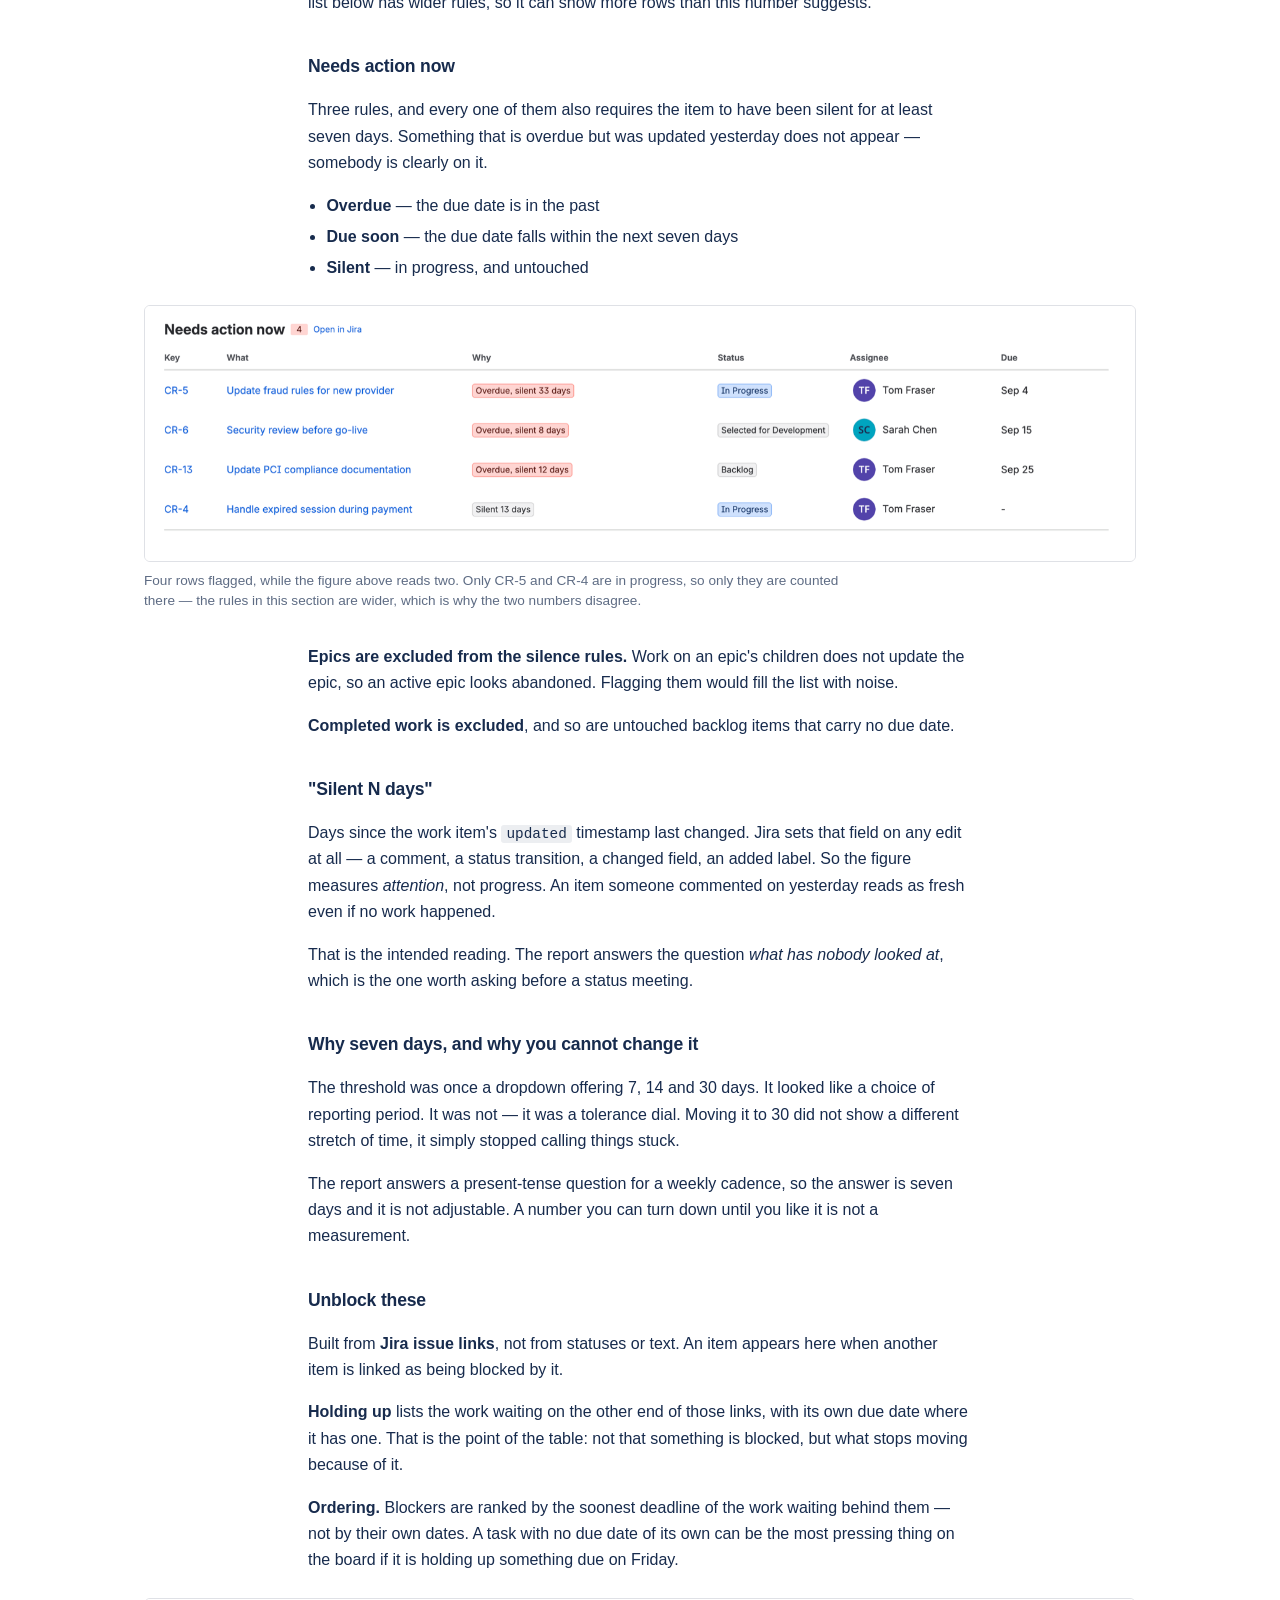
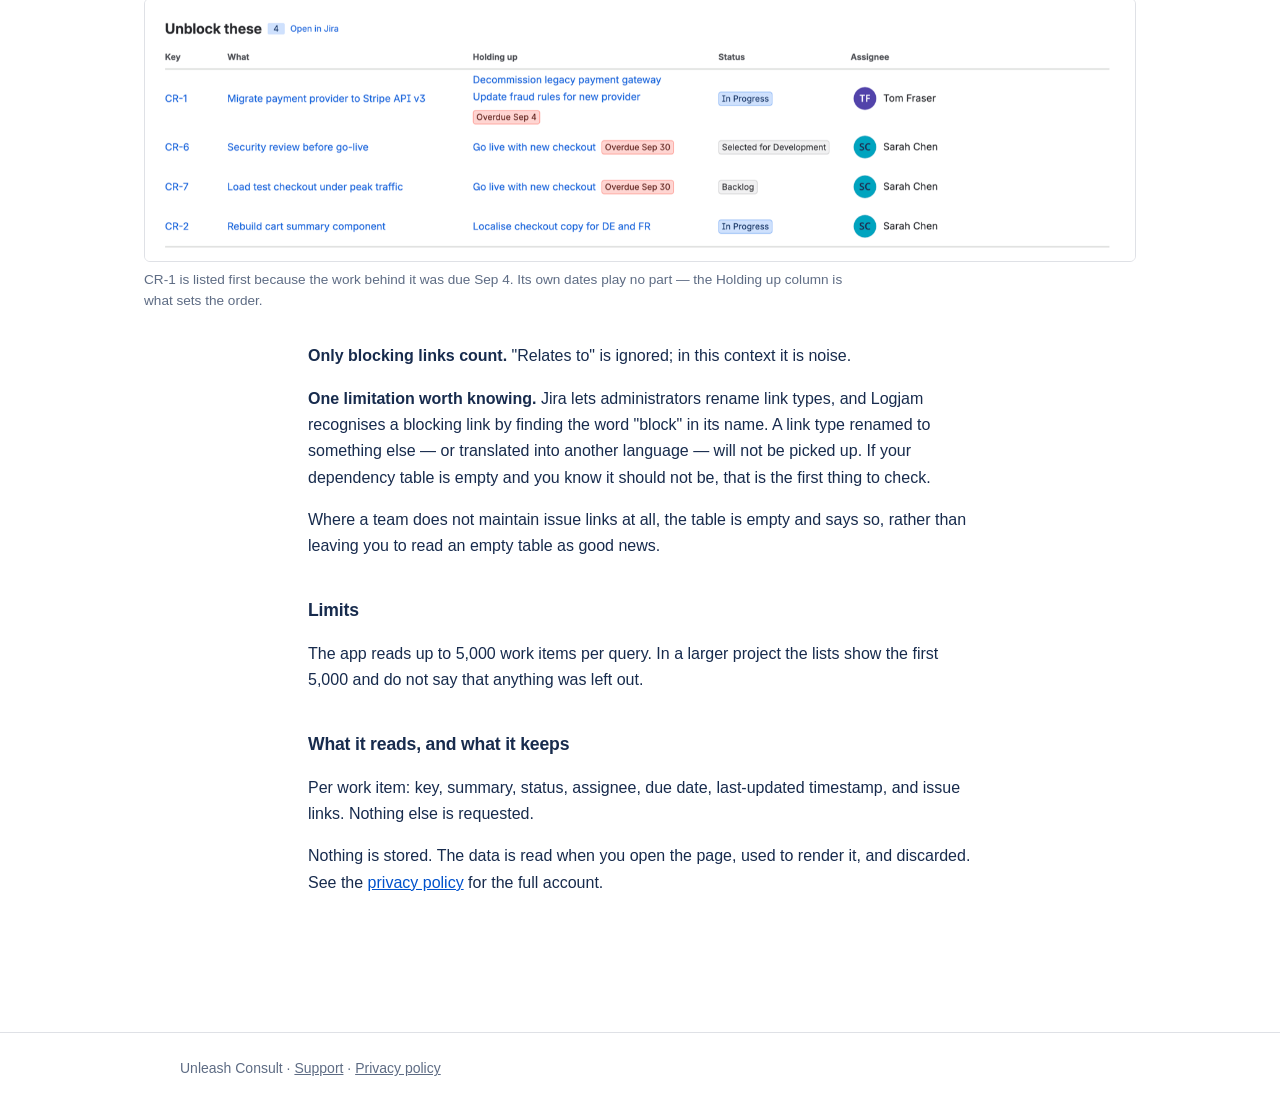
==== commit 8e19b853: "Drop ApS from the footer Co-Authored-By: Claude Opus 5.5 <noreply@anthropic.com>" ====
--- a/how-it-works/index.html
+++ b/how-it-works/index.html
@@ -117,6 +117,6 @@
 <p>Nothing is stored. The data is read when you open the page, used to render it, and discarded. See the <a href="../privacy/">privacy policy</a> for the full account.</p>
 
 </div>
-<footer class="site"><div class="bar">Unleash Consult ApS · <a href="https://unleashconsult.io/logjam/support/">Support</a> · <a href="https://unleashconsult.io/logjam/privacy/">Privacy policy</a></div></footer>
+<footer class="site"><div class="bar">Unleash Consult · <a href="https://unleashconsult.io/logjam/support/">Support</a> · <a href="https://unleashconsult.io/logjam/privacy/">Privacy policy</a></div></footer>
 </body>
 </html>
